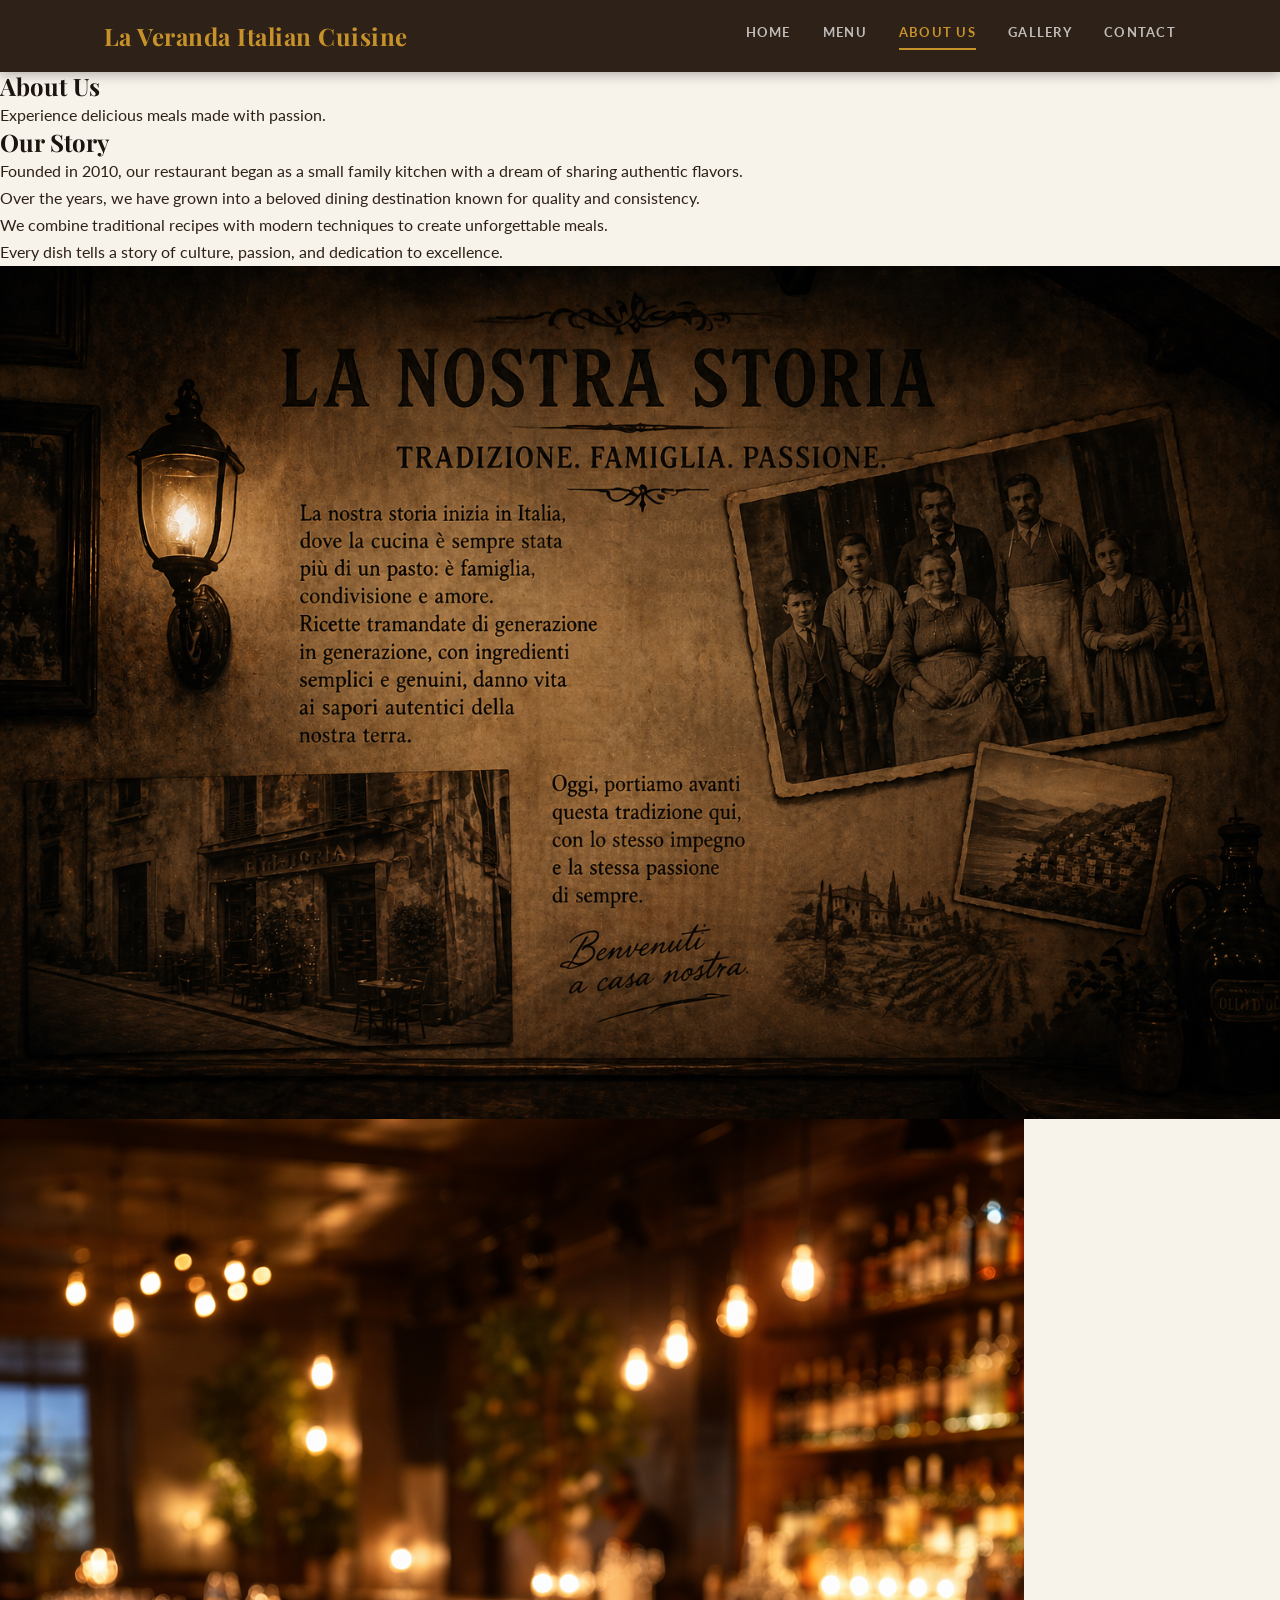
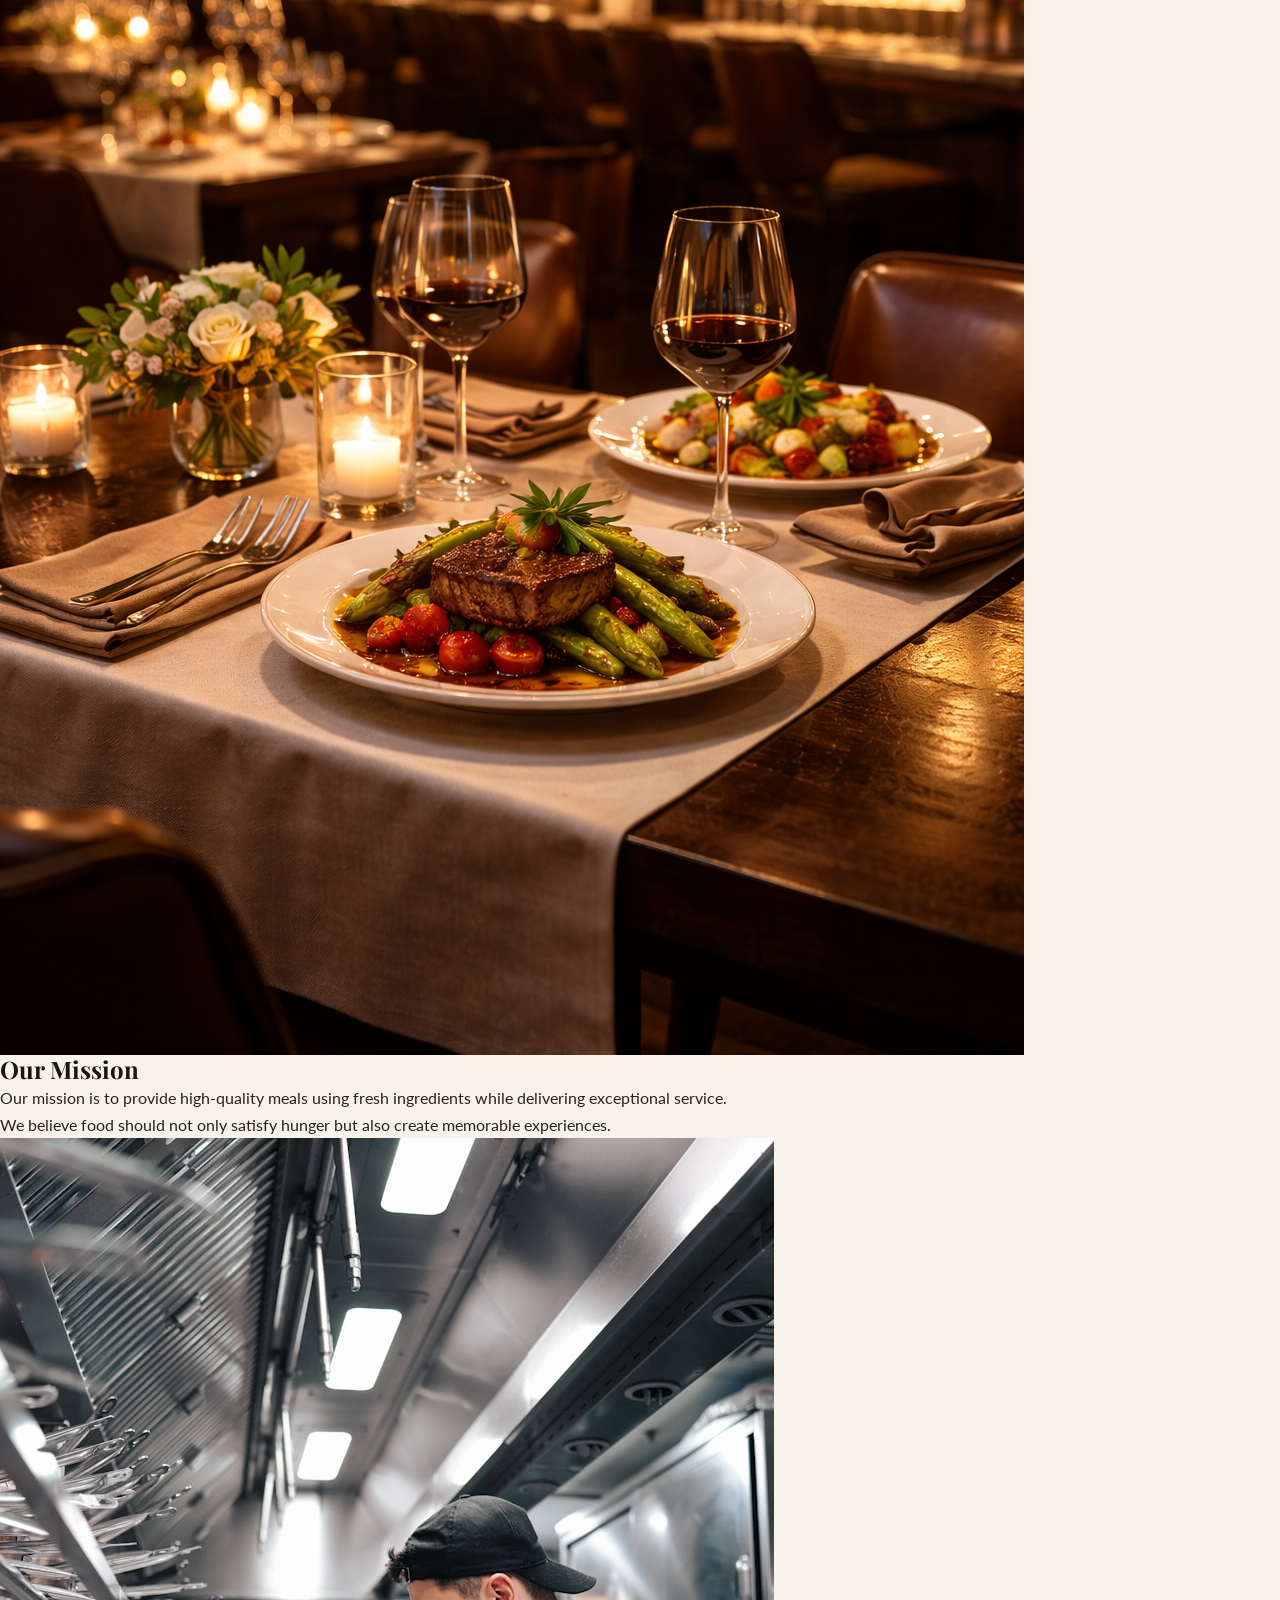
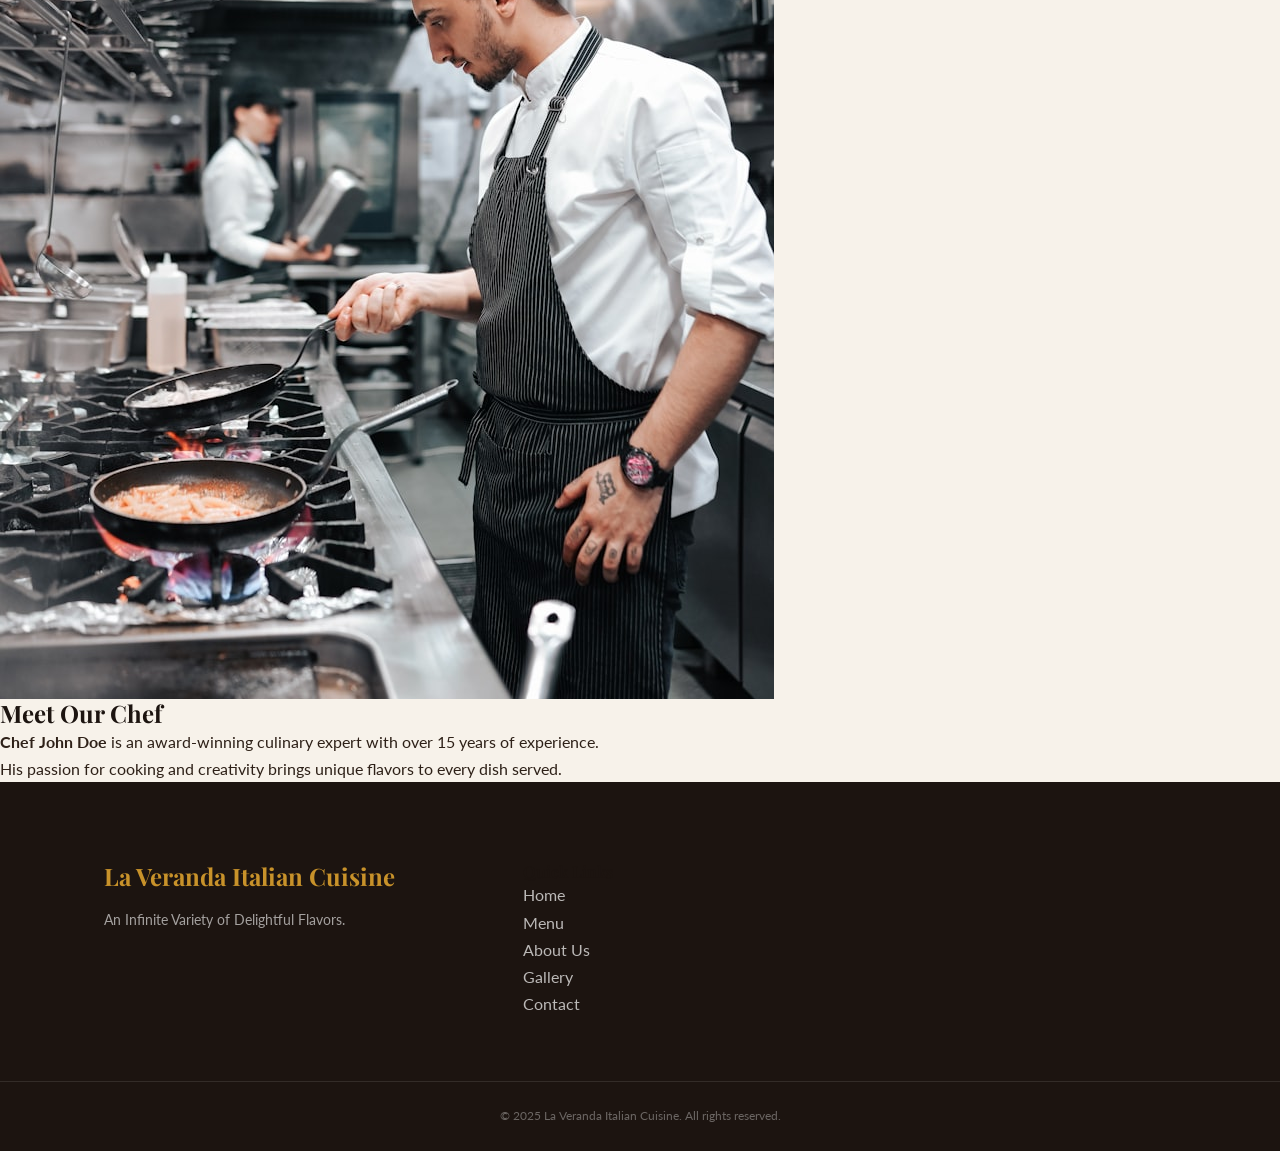
==== about.html @ a694f6f5 "Added sections and images" ====
<!DOCTYPE html>
<html lang="en">
<head>
    <meta charset="UTF-8">
    <meta name="viewport" content="width=device-width, initial-scale=1.0">
    <title>About Us - Restaurant</title>
    <link rel="stylesheet" href="./css/tokens.css">
    <link rel="stylesheet" href="./css/about.css">
</head>

<body>

   <header class="navbar">
     <div class="nav-container">
       <a href="index.html" class="nav-logo">La Veranda Italian Cuisine</a>
       <nav class="nav-links">
         <a href="index.html">Home</a>
         <a href="menu.html">Menu</a>
         <a href="about.html" class="active">About Us</a>
         <a href="gallery.html">Gallery</a>
         <a href="contact.html">Contact</a>
       </nav>
     </div>
   </header>
   
   <main>
     <section class="hero">
        <div class="hero-text">
            <h1>About Us</h1>
            <p>Experience delicious meals made with passion.</p>
         </div>
     </section>

     <section class="history grid">
         <div>
            <h2>Our Story</h2>
            <p>Founded in 2010, our restaurant began as a small family kitchen with a dream of sharing authentic flavors.</p>
            <p>Over the years, we have grown into a beloved dining destination known for quality and consistency.</p>
            <p>We combine traditional recipes with modern techniques to create unforgettable meals.</p>
            <p>Every dish tells a story of culture, passion, and dedication to excellence.</p>
         </div>
         <img src="./images/about-image2.jpg" alt="restaurant history">
     </section>
          
     <section class="mission grid">
          <img src="./images/about-image3.jpg" alt="food">
          <div>
            <h2>Our Mission</h2>
            <p>Our mission is to provide high-quality meals using fresh ingredients while delivering exceptional service.</p>
            <p>We believe food should not only satisfy hunger but also create memorable experiences.</p>
         </div>
      </section>
           
      <section class="chef grid">
           <img src="./images/chef-image.jpg" alt="chef">
           <div>
              <h2>Meet Our Chef</h2>
              <p><strong>Chef John Doe</strong> is an award-winning culinary expert with over 15 years of experience.</p>
              <p>His passion for cooking and creativity brings unique flavors to every dish served.</p>
           </div>

      </section>

      
    </main>

   <footer class="footer">
     <div class="footer-inner">

       <div class="footer-col">
         <h3 class="footer-logo">La Veranda Italian Cuisine</h3>
         <p>An Infinite Variety of Delightful Flavors.</p>
       </div>

       <div class="footer-col">
         <h4 class="footer-heading">Quick Links</h4>
         <ul class="footer-nav">
           <li><a href="index.html">Home</a></li>
           <li><a href="menu.html">Menu</a></li>
           <li><a href="about.html">About Us</a></li>
           <li><a href="gallery.html">Gallery</a></li>
           <li><a href="contact.html">Contact</a></li>
         </ul>
       </div>


     </div>
     <div class="footer-bottom">
       <p>&copy; 2025 La Veranda Italian Cuisine. All rights reserved.</p>
     </div>
   </footer>
    
</body>
---- css/tokens.css ----
/*GOOGLE FONTS
   Do NOT add a separate <link> for fonts in your HTML.
   This import covers all pages.
   */
  

@import url('https://fonts.googleapis.com/css2?family=Playfair+Display:ital,wght@0,400;0,600;0,700;1,400&family=Lato:wght@300;400;700&display=swap');


*,
*::before,
*::after {
  box-sizing: border-box;
  margin: 0;
  padding: 0;
}

html {
  scroll-behavior: smooth;
  font-size: 16px;
}

body {
  font-family: 'Lato', Arial, sans-serif;
  font-size: 1rem;
  color: #2E2118;
  background-color: #F7F2EA;
  line-height: 1.7;
  -webkit-font-smoothing: antialiased;
}

img {
  display: block;
  max-width: 100%;
  height: auto;
}

a {
  text-decoration: none;
  color: inherit;
}

ul, ol {
  list-style: none;
}

h1, h2, h3, h4, h5, h6 {
  font-family: 'Playfair Display', Georgia, serif;
  line-height: 1.2;
  color: #1C1410;
}

/* Push page content below the fixed nav */
main {
  padding-top: 72px;
}



.navbar {
  position: fixed;
  top: 0;
  left: 0;
  width: 100%;
  height: 72px;
  background-color: #2E2118;
  z-index: 1000;
  box-shadow: 0 2px 12px rgba(0, 0, 0, 0.3);
}

.nav-container {
  max-width: 1200px;
  margin: 0 auto;
  padding: 0 5%;
  height: 100%;
  display: flex;
  align-items: center;
  justify-content: space-between;
}

.nav-logo {
  font-family: 'Playfair Display', Georgia, serif;
  font-size: 1.5rem;
  font-weight: 700;
  color: #C8922A;
  letter-spacing: 0.02em;
  transition: color 0.3s ease;
}

.nav-logo:hover {
  color: #ffffff;
}

.nav-links {
  display: flex;
  align-items: center;
  gap: 2rem;
}

.nav-links a {
  font-family: 'Lato', Arial, sans-serif;
  font-size: 0.8rem;
  font-weight: 700;
  letter-spacing: 0.1em;
  text-transform: uppercase;
  color: rgba(255, 255, 255, 0.7);
  padding-bottom: 4px;
  border-bottom: 2px solid transparent;
  transition: color 0.3s ease, border-color 0.3s ease;
}

.nav-links a:hover {
  color: #ffffff;
  border-bottom-color: #C8922A;
}

/* Add class="active" to the current page's nav link */
.nav-links a.active {
  color: #C8922A;
  border-bottom-color: #C8922A;
}

/* Hamburger button — hidden on desktop */
.nav-toggle {
  display: none;
  background: none;
  border: none;
  color: #ffffff;
  font-size: 1.5rem;
  cursor: pointer;
  padding: 0.5rem;
  line-height: 1;
}



.footer {
  background-color: #1C1410;
  color: rgba(255, 255, 255, 0.7);
  padding-top: 5rem;
}

.footer-inner {
  max-width: 1200px;
  margin: 0 auto;
  padding: 0 5% 4rem;
  display: grid;
  grid-template-columns: 2fr 1fr 1fr 1fr;
  gap: 3rem;
}

.footer-logo {
  font-family: 'Playfair Display', Georgia, serif;
  font-size: 1.5rem;
  font-weight: 700;
  color: #C8922A;
  margin-bottom: 1rem;
}

.footer-col p {
  font-size: 0.875rem;
  color: rgba(255, 255, 255, 0.6);
  line-height: 1.8;
  margin-bottom: 4px;
}

.footer-bottom {
  border-top: 1px solid rgba(255, 255, 255, 0.1);
  text-align: center;
  padding: 1.5rem 5%;
}

.footer-bottom p {
  font-size: 0.75rem;
  color: rgba(255, 255, 255, 0.35);
  margin-bottom: 0;
}



  MOBILE RESPONSIVE — NAV & FOOTER



@media screen and (max-width: 768px) {

  main {
    padding-top: 64px
  }

  .navbar {
    height: 64px;
  }

  /* Hide nav links, show hamburger button */
  .nav-links {
    display: none;
    flex-direction: column;
    align-items: flex-start;
    gap: 0;
    position: absolute;
    top: 64px;
    left: 0;
    width: 100%;
    background-color: #2E2118;
    padding: 1rem 5% 1.5rem;
    box-shadow: 0 8px 20px rgba(0, 0, 0, 0.3);


  .nav-links a {
    padding: 0.6rem 0;
    border-bottom: 1px solid rgba(255, 255, 255, 0.08);
    width: 100%;
  }

  .nav-links a:last-child {
    border-bottom: none;
  }

  .nav-toggle {
    display: block;
  }

  /* Footer stacks to 2 columns on tablet */
  .footer-inner {
    grid-template-columns: 1fr 1fr;
    gap: 2rem;
  }
}

@media screen and (max-width: 480px) {
  /* Footer stacks to single column on small phones */
  .footer-inner {
    grid-template-columns: 1fr;
  }

}
}
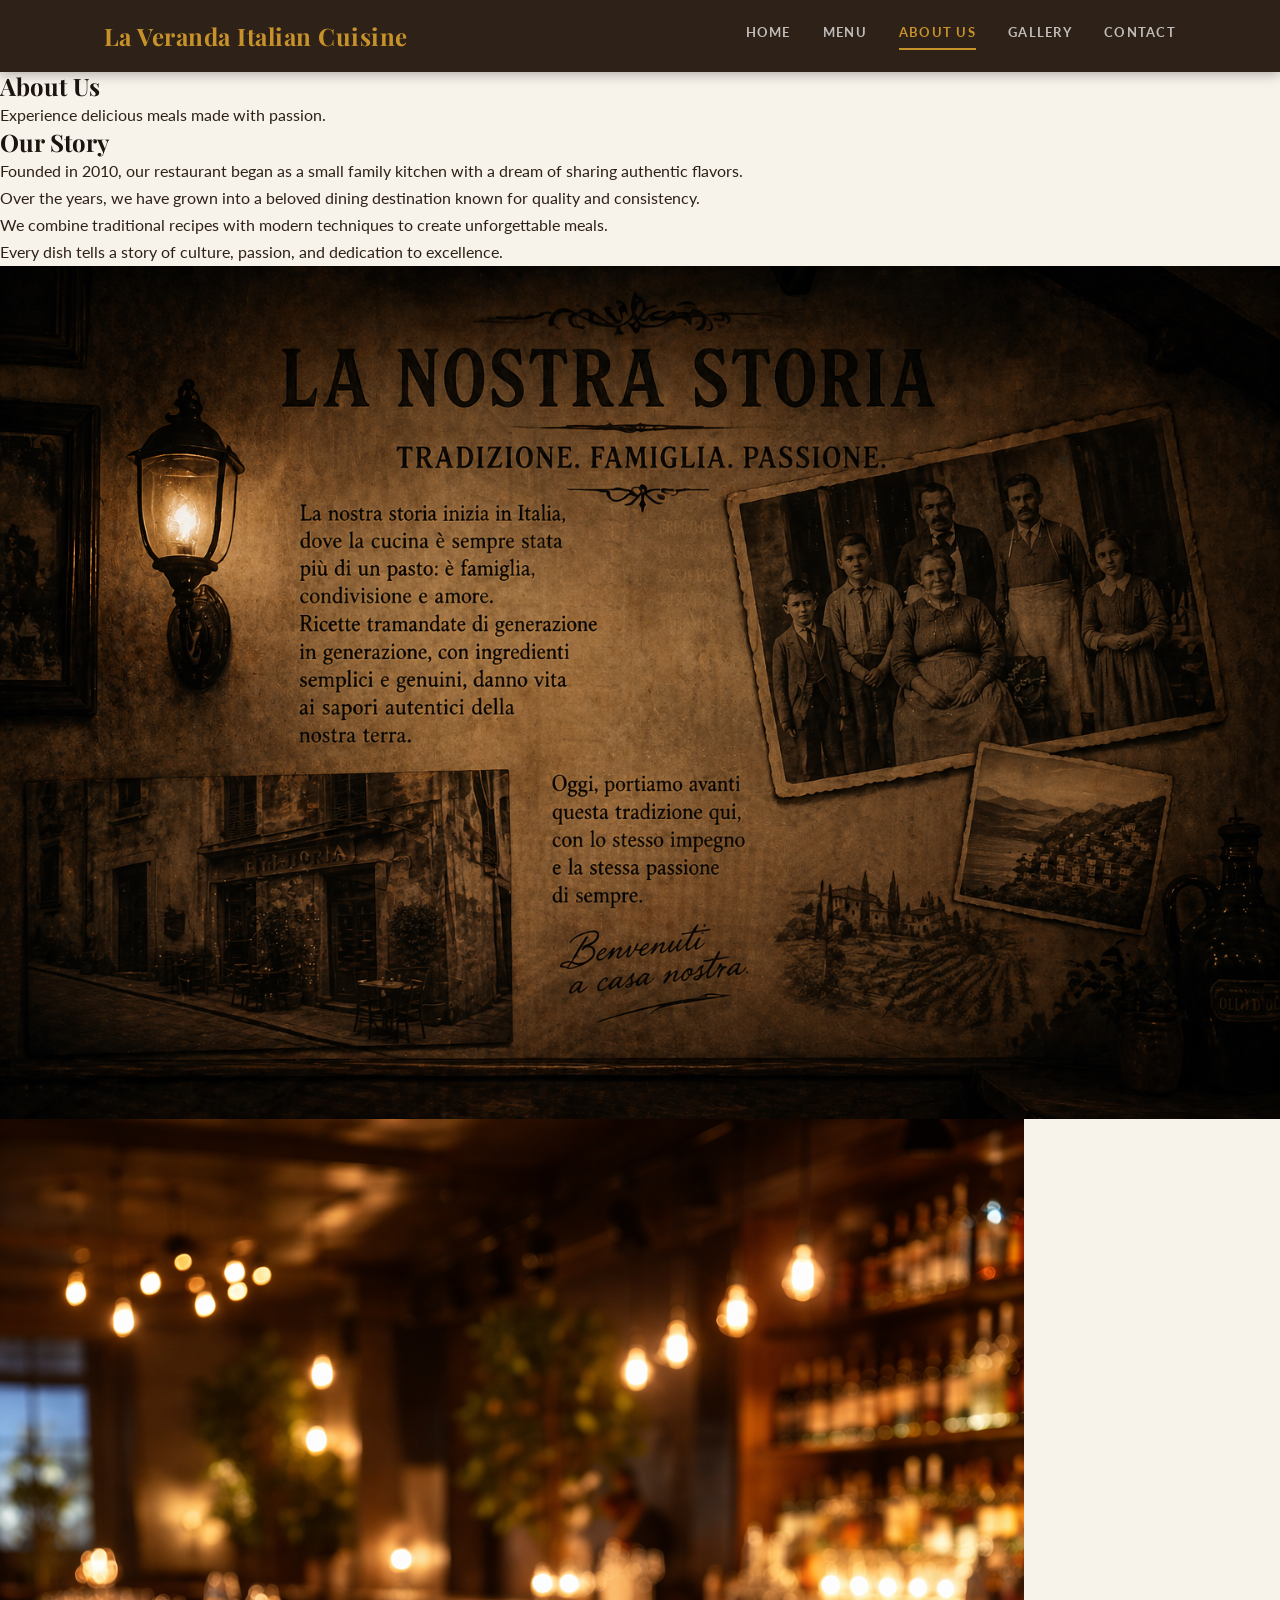
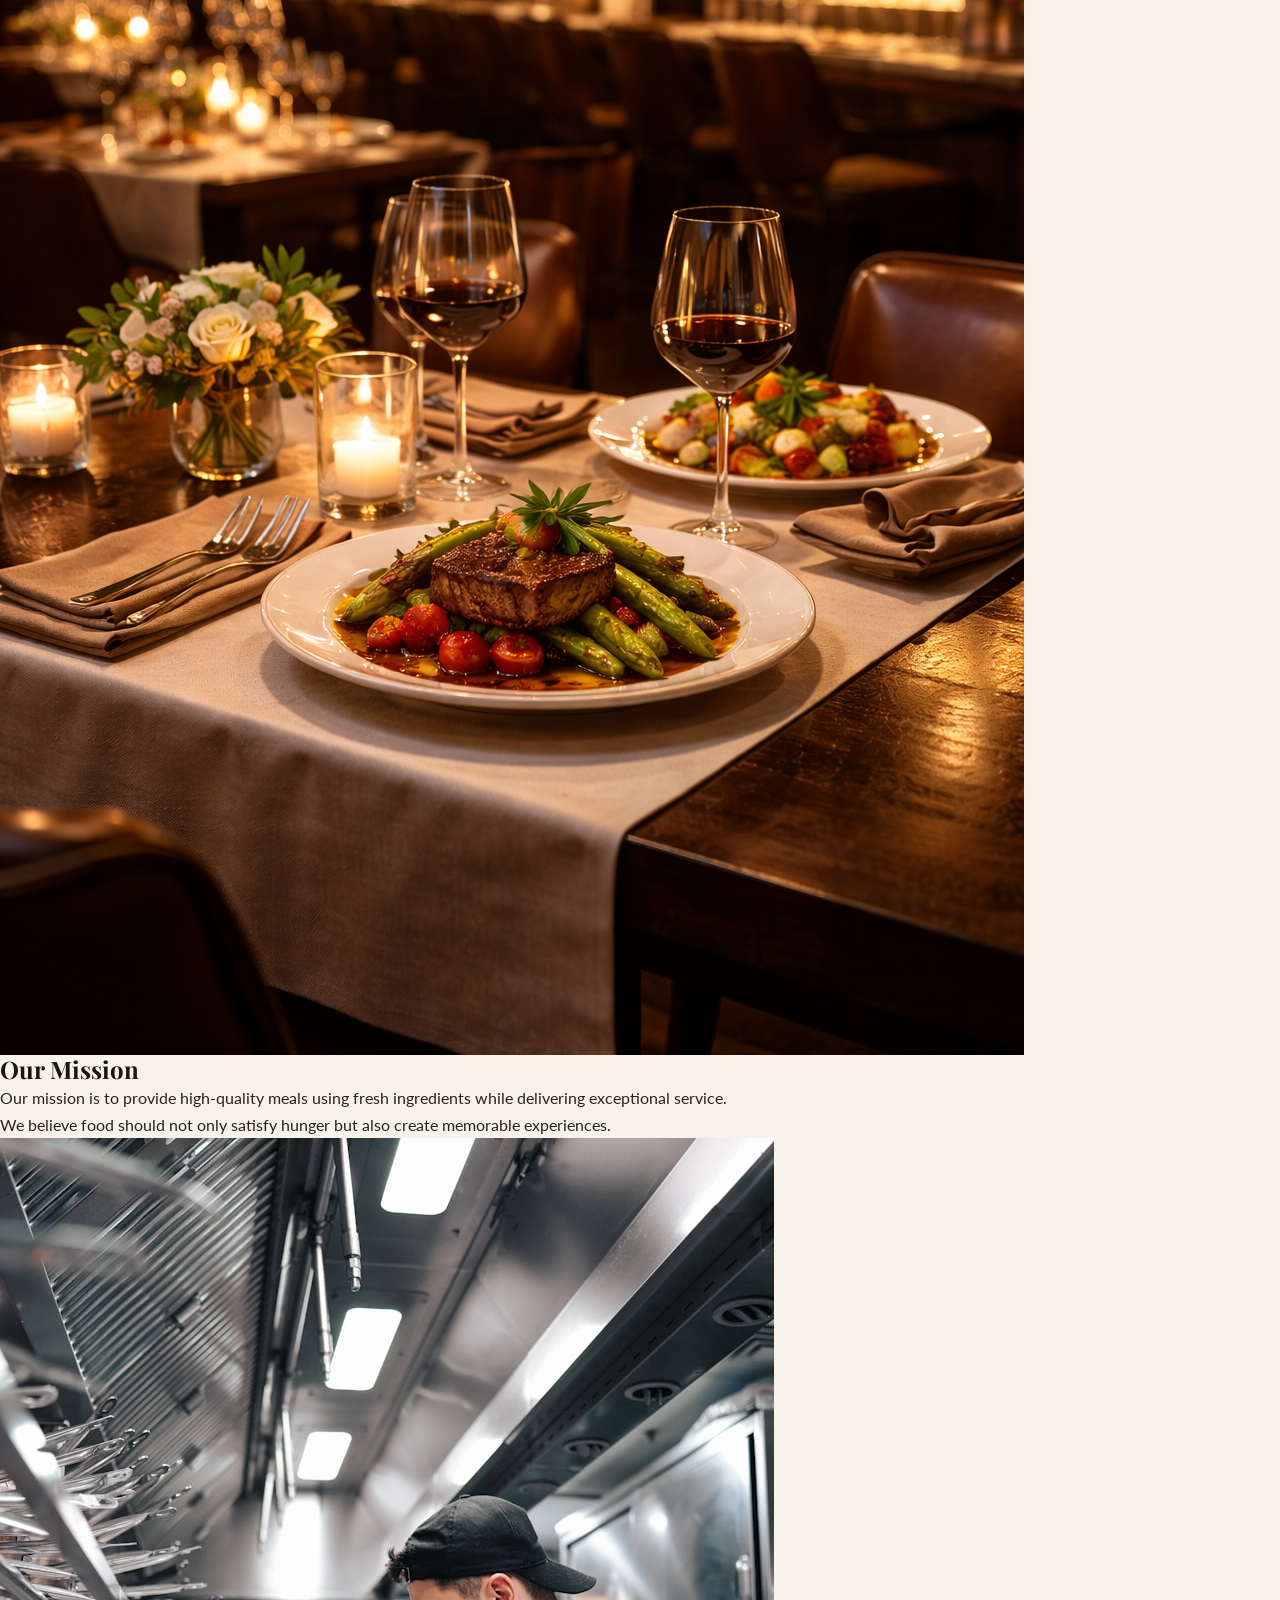
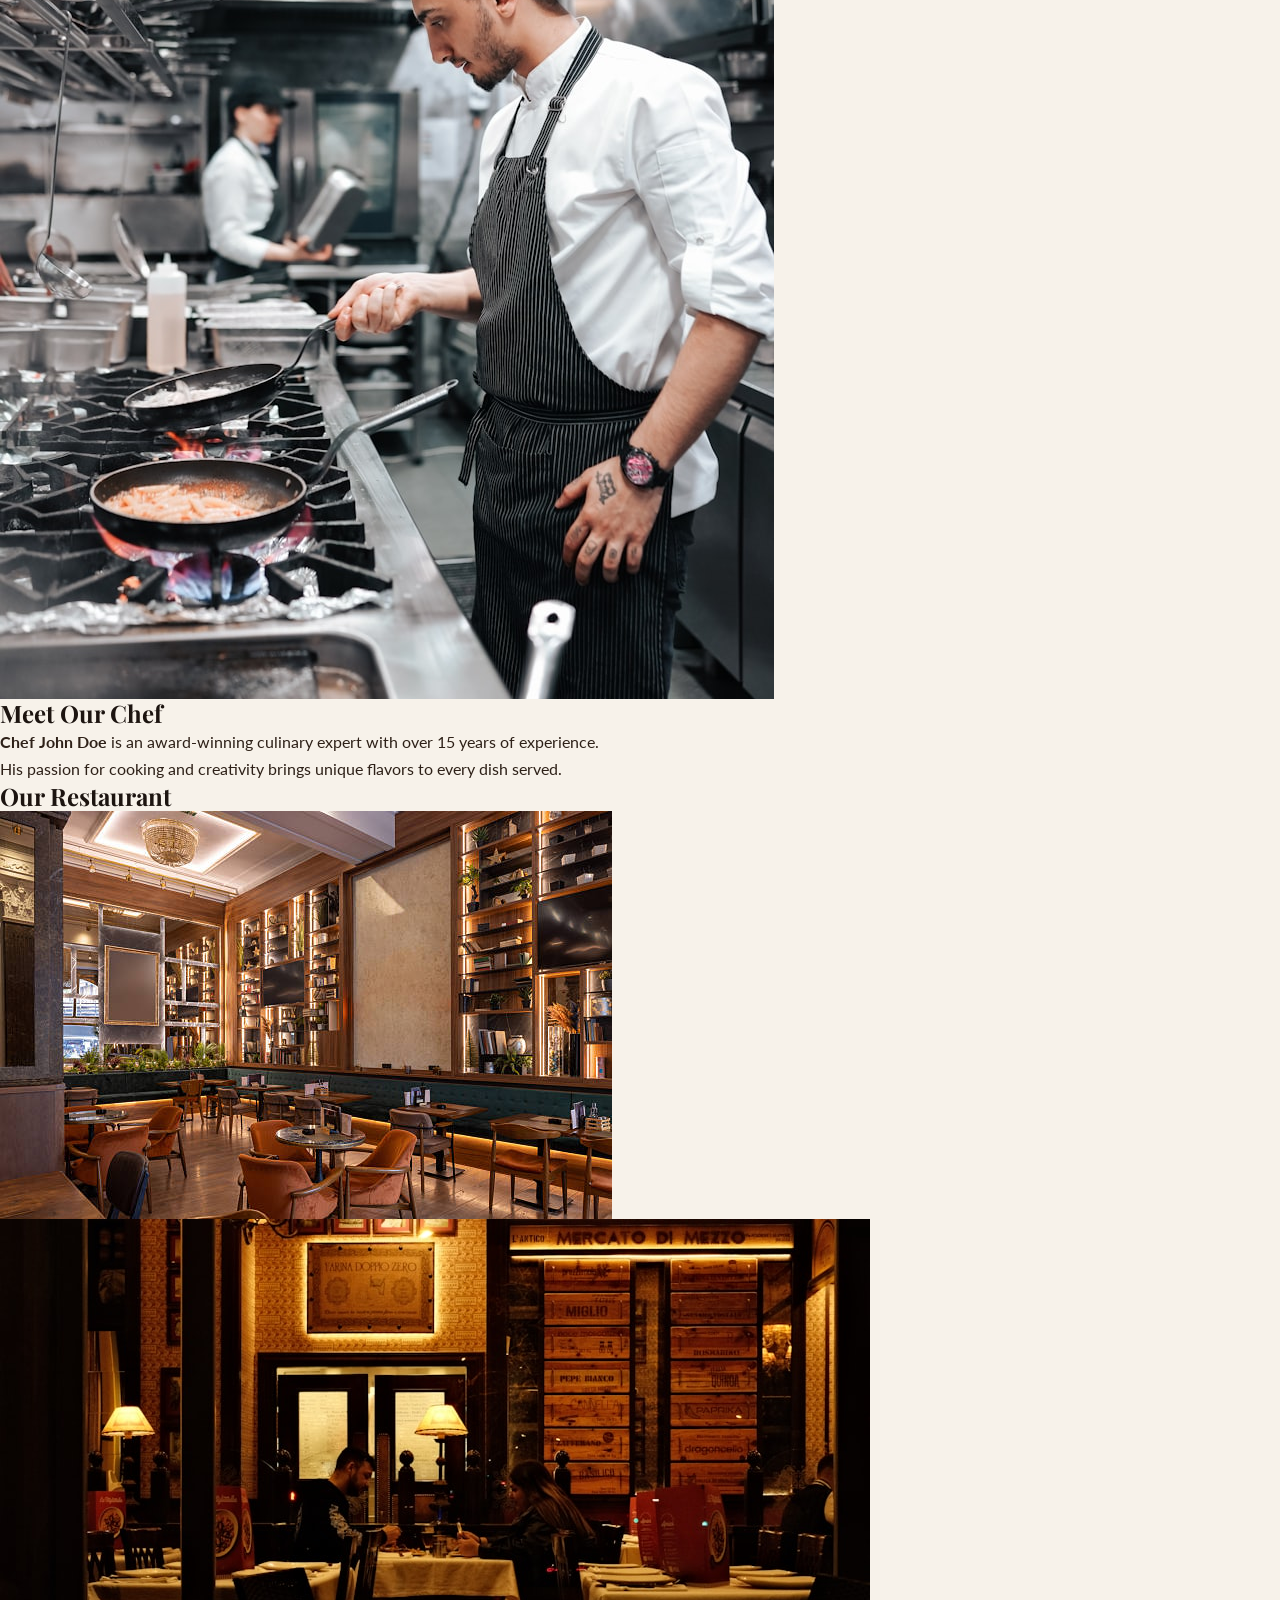
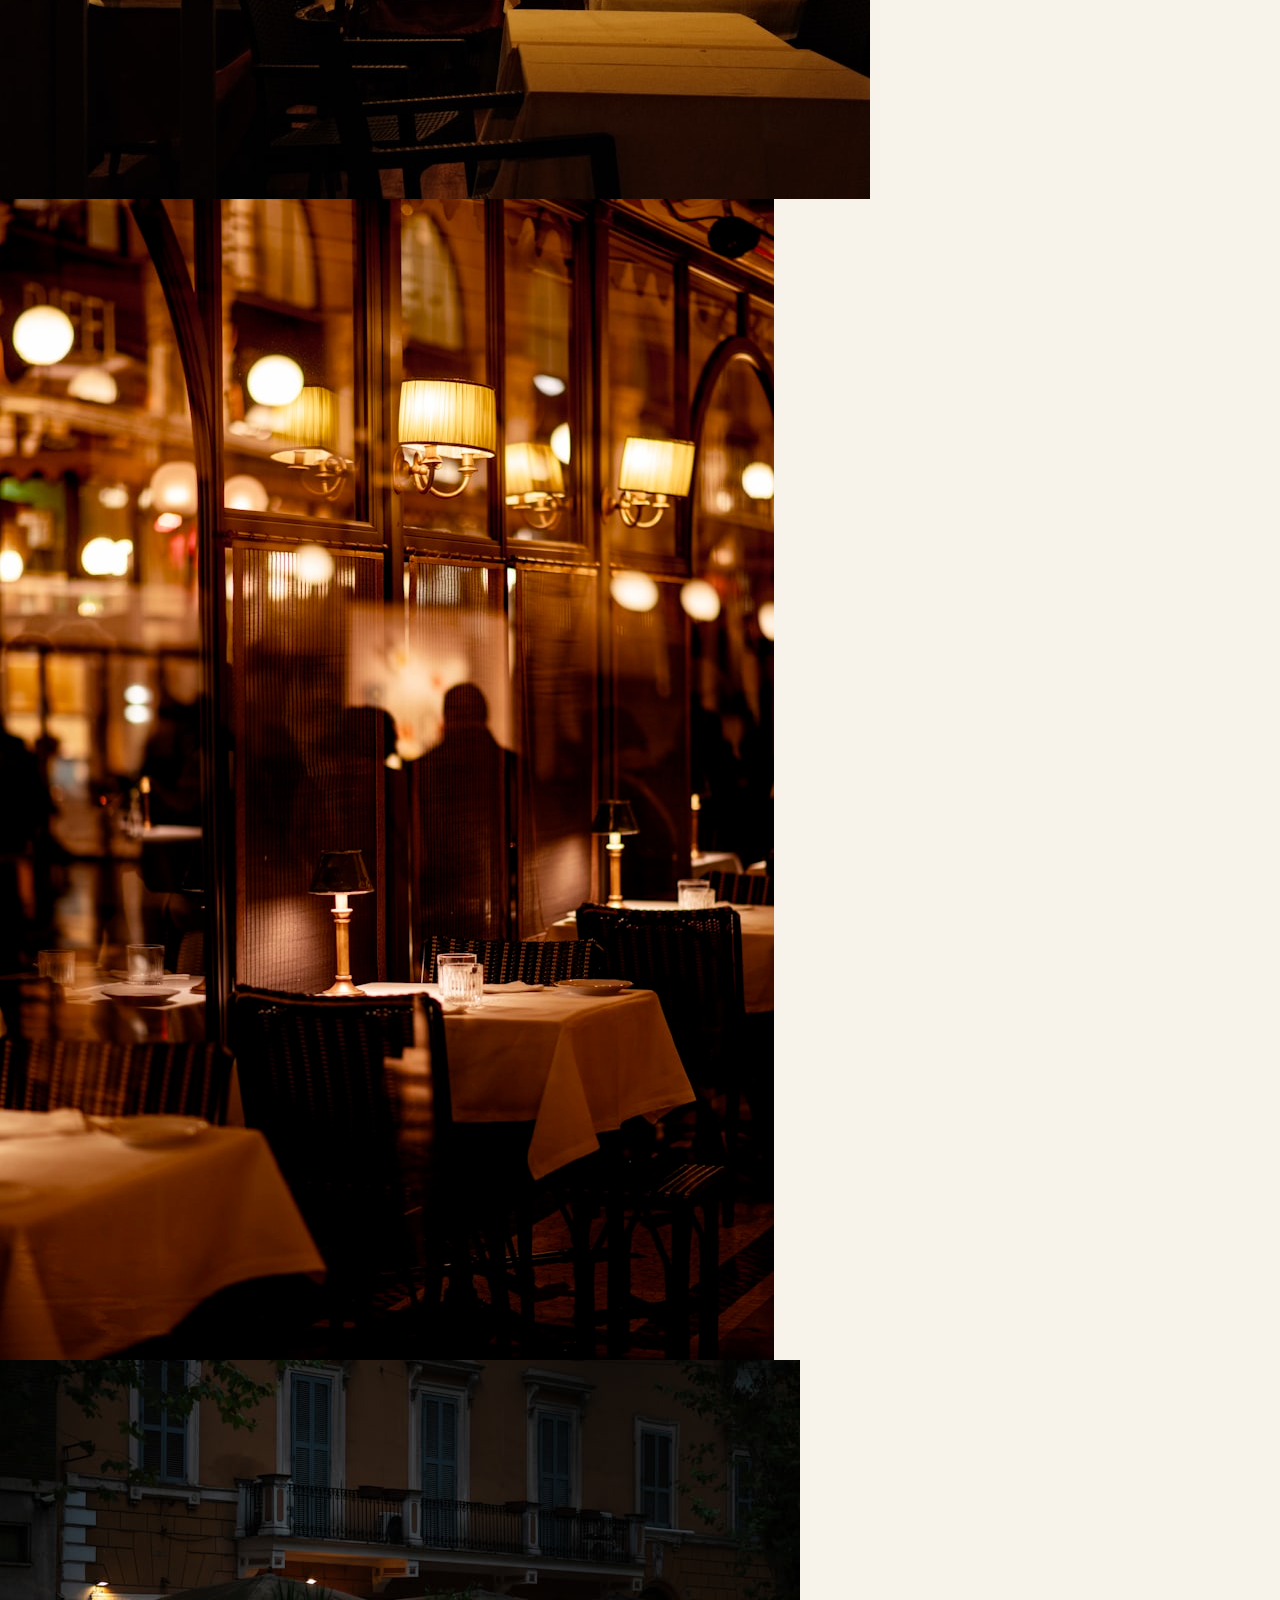
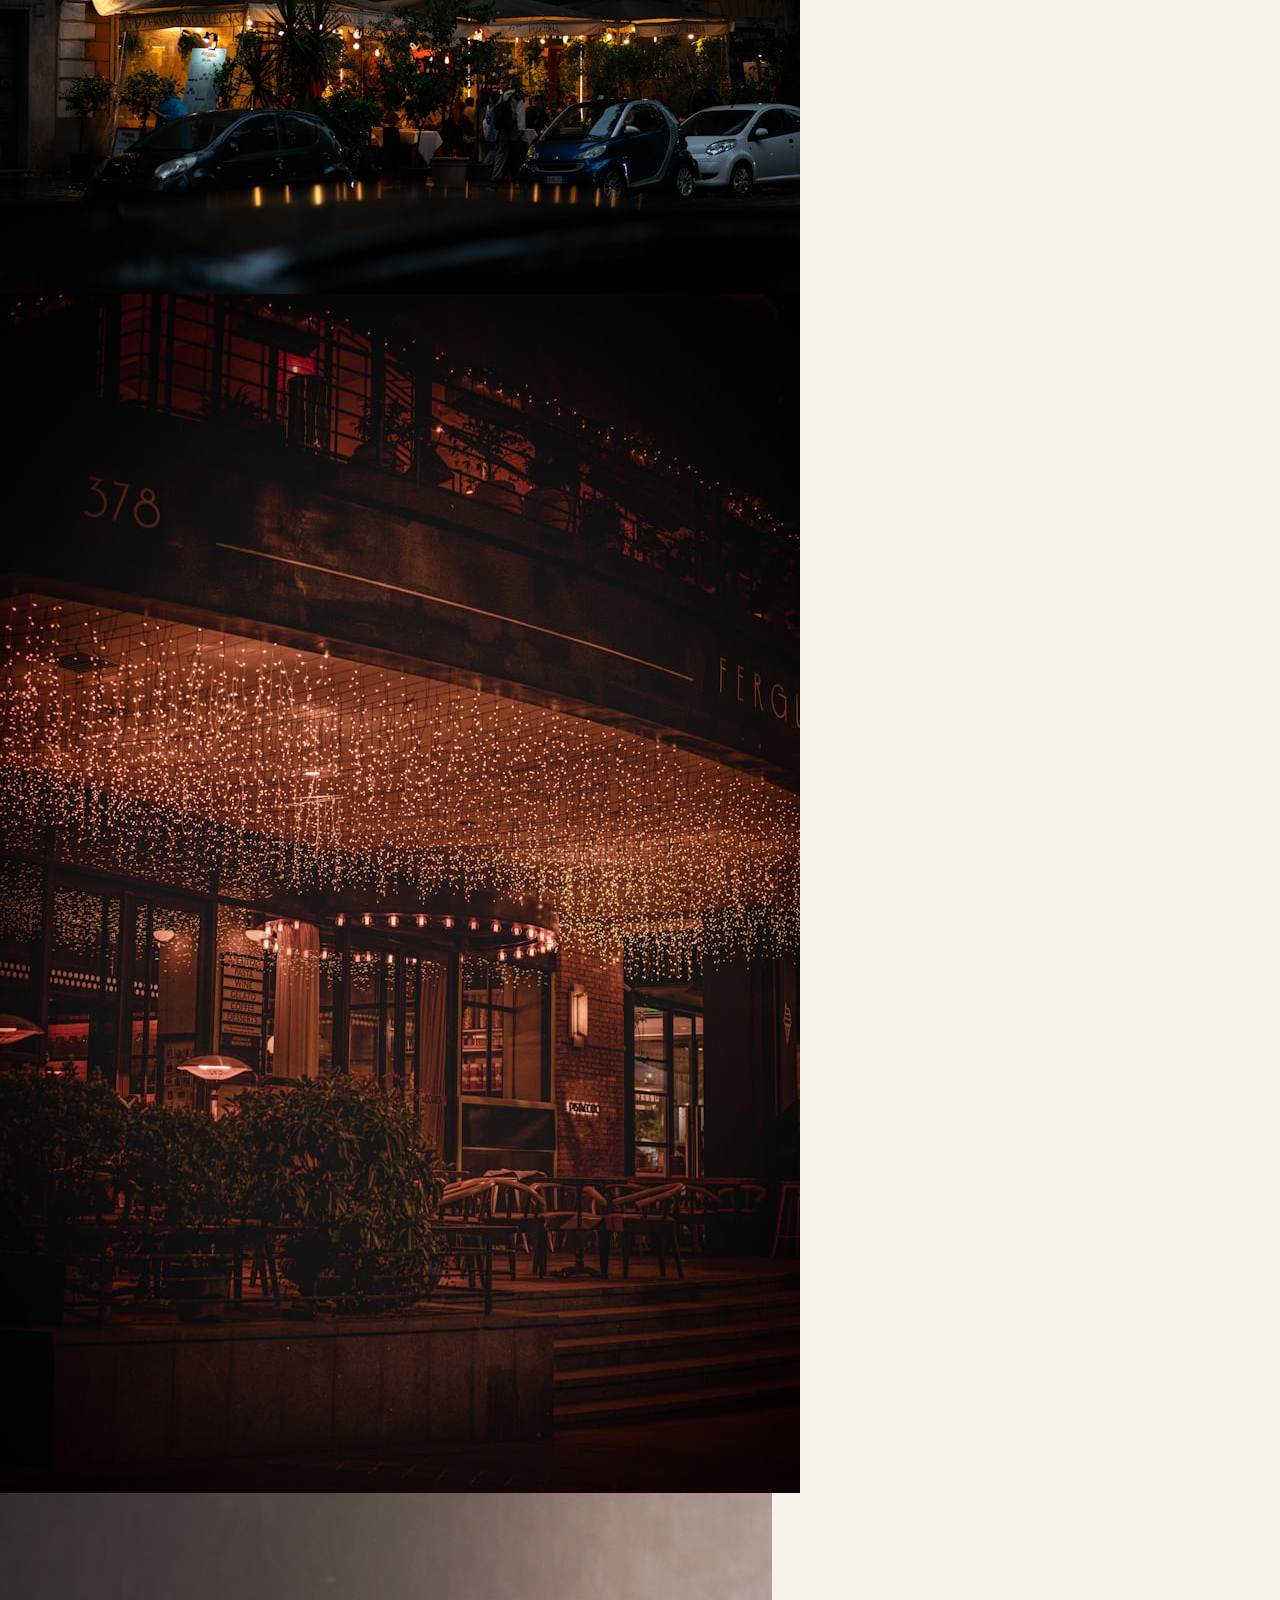
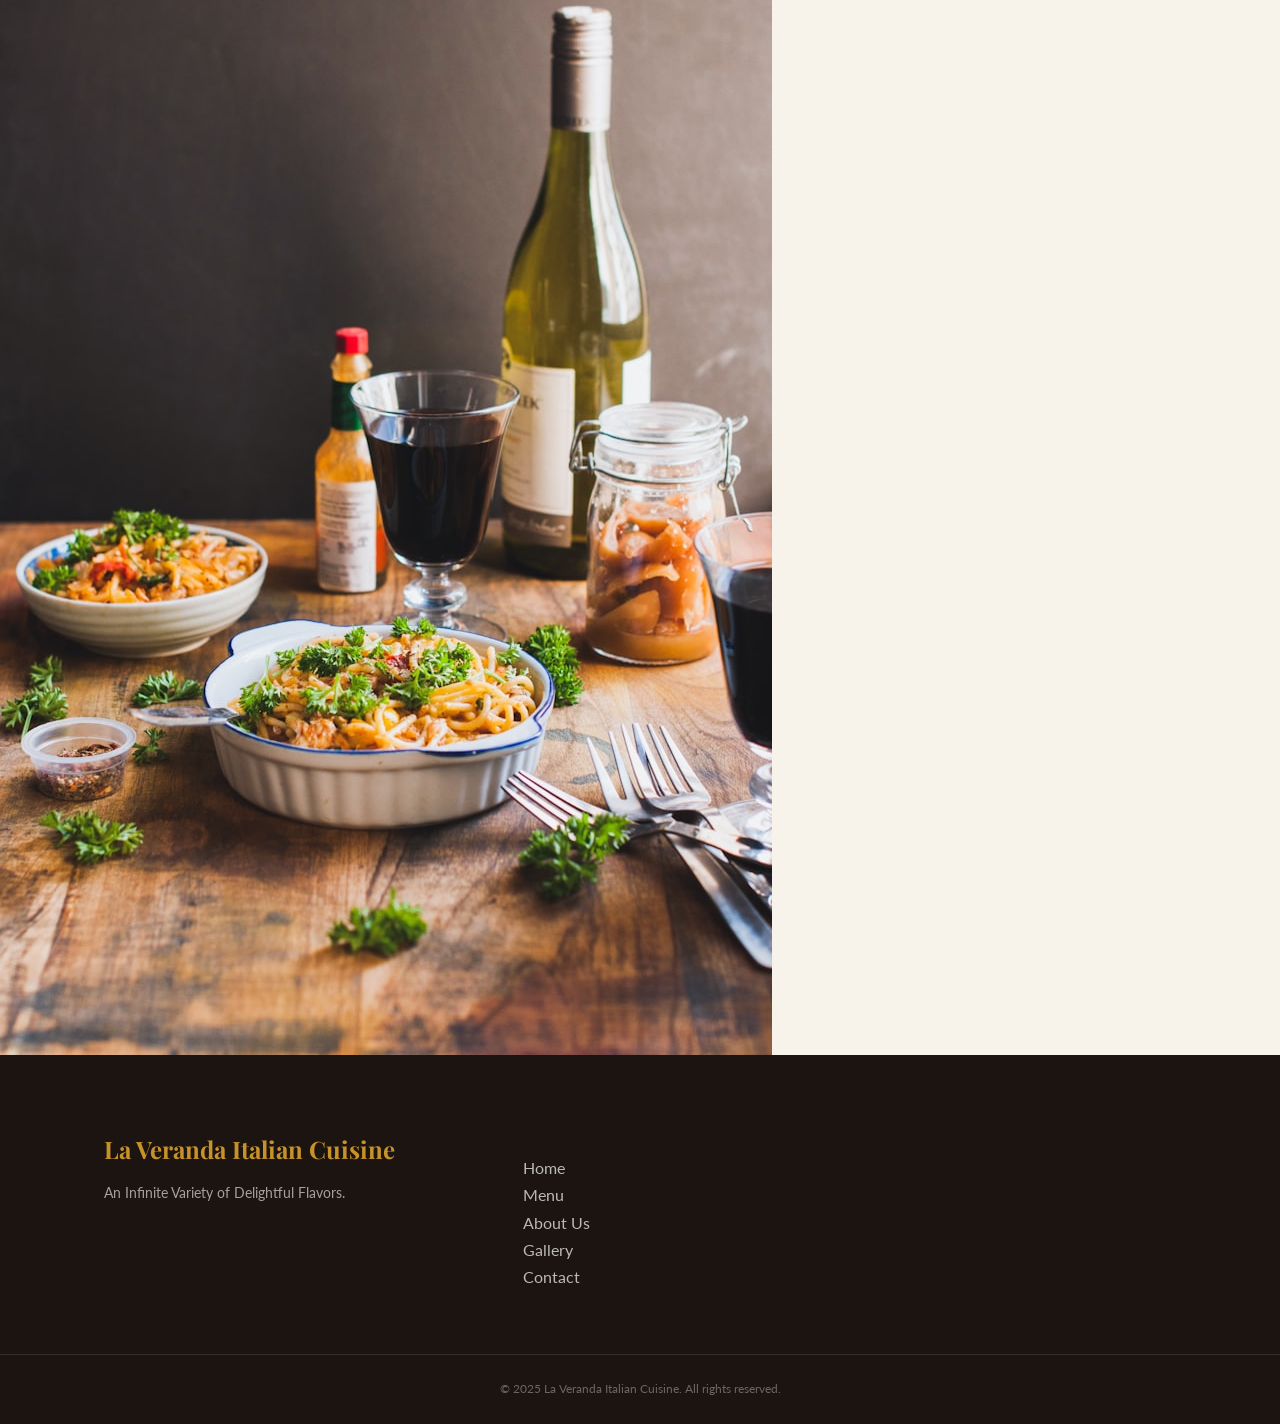
==== commit 2d657646: "Added gallary section and images" ====
--- a/about.html
+++ b/about.html
@@ -61,6 +61,19 @@
 
       </section>
 
+      <section class="gallary">
+        <h2>Our Restaurant</h2>
+        <div class="gallery-grid">
+            <img src="./images/about-gallary-one.jpg" alt="">
+            <img src="./images/about-gallary-two.jpeg" alt="">
+            <img src="./images/about-gallary-three.jpeg" alt="">
+            <img src="./images/about-gallary-four.jpeg" alt="">
+            <img src="./images/about-gallary-five.jpeg" alt="">
+            <img src="./images/about-gallary-six.jpeg" alt="">
+         </div>
+          
+      </section>
+
       
     </main>
 
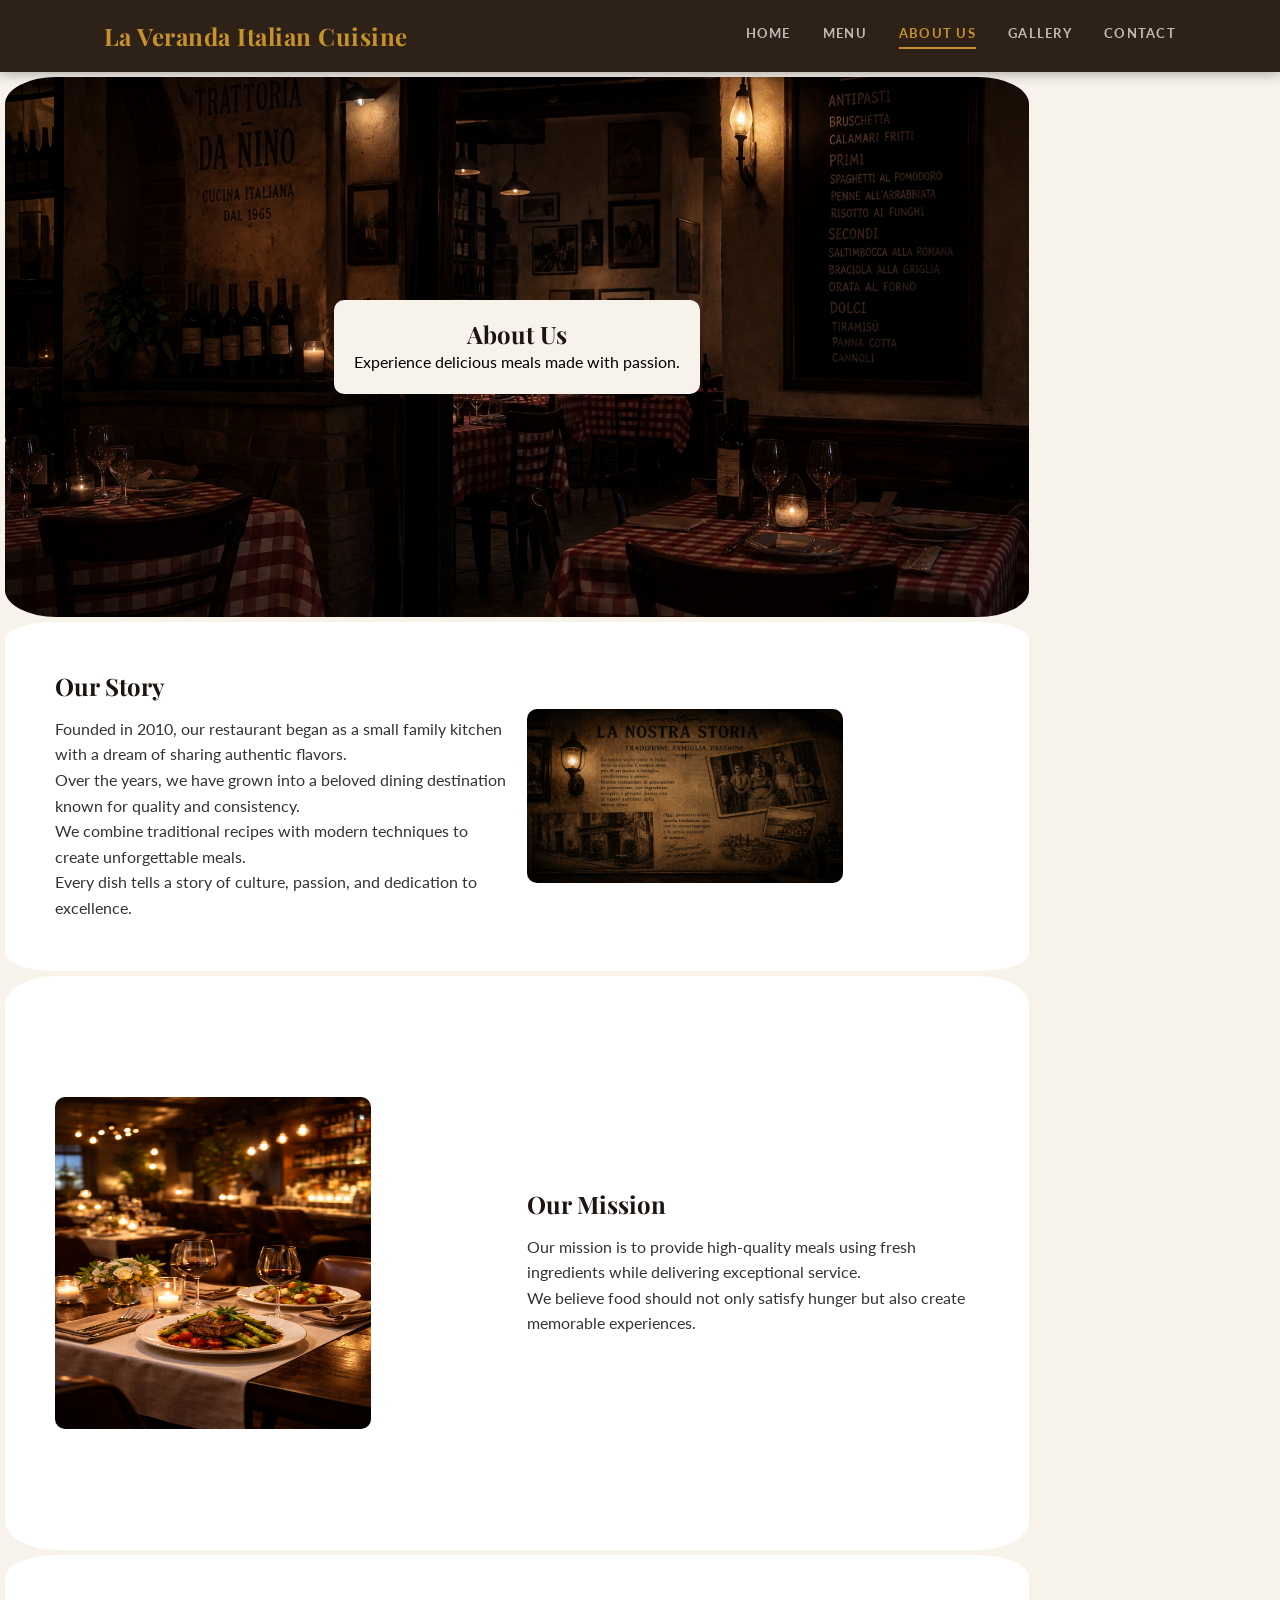
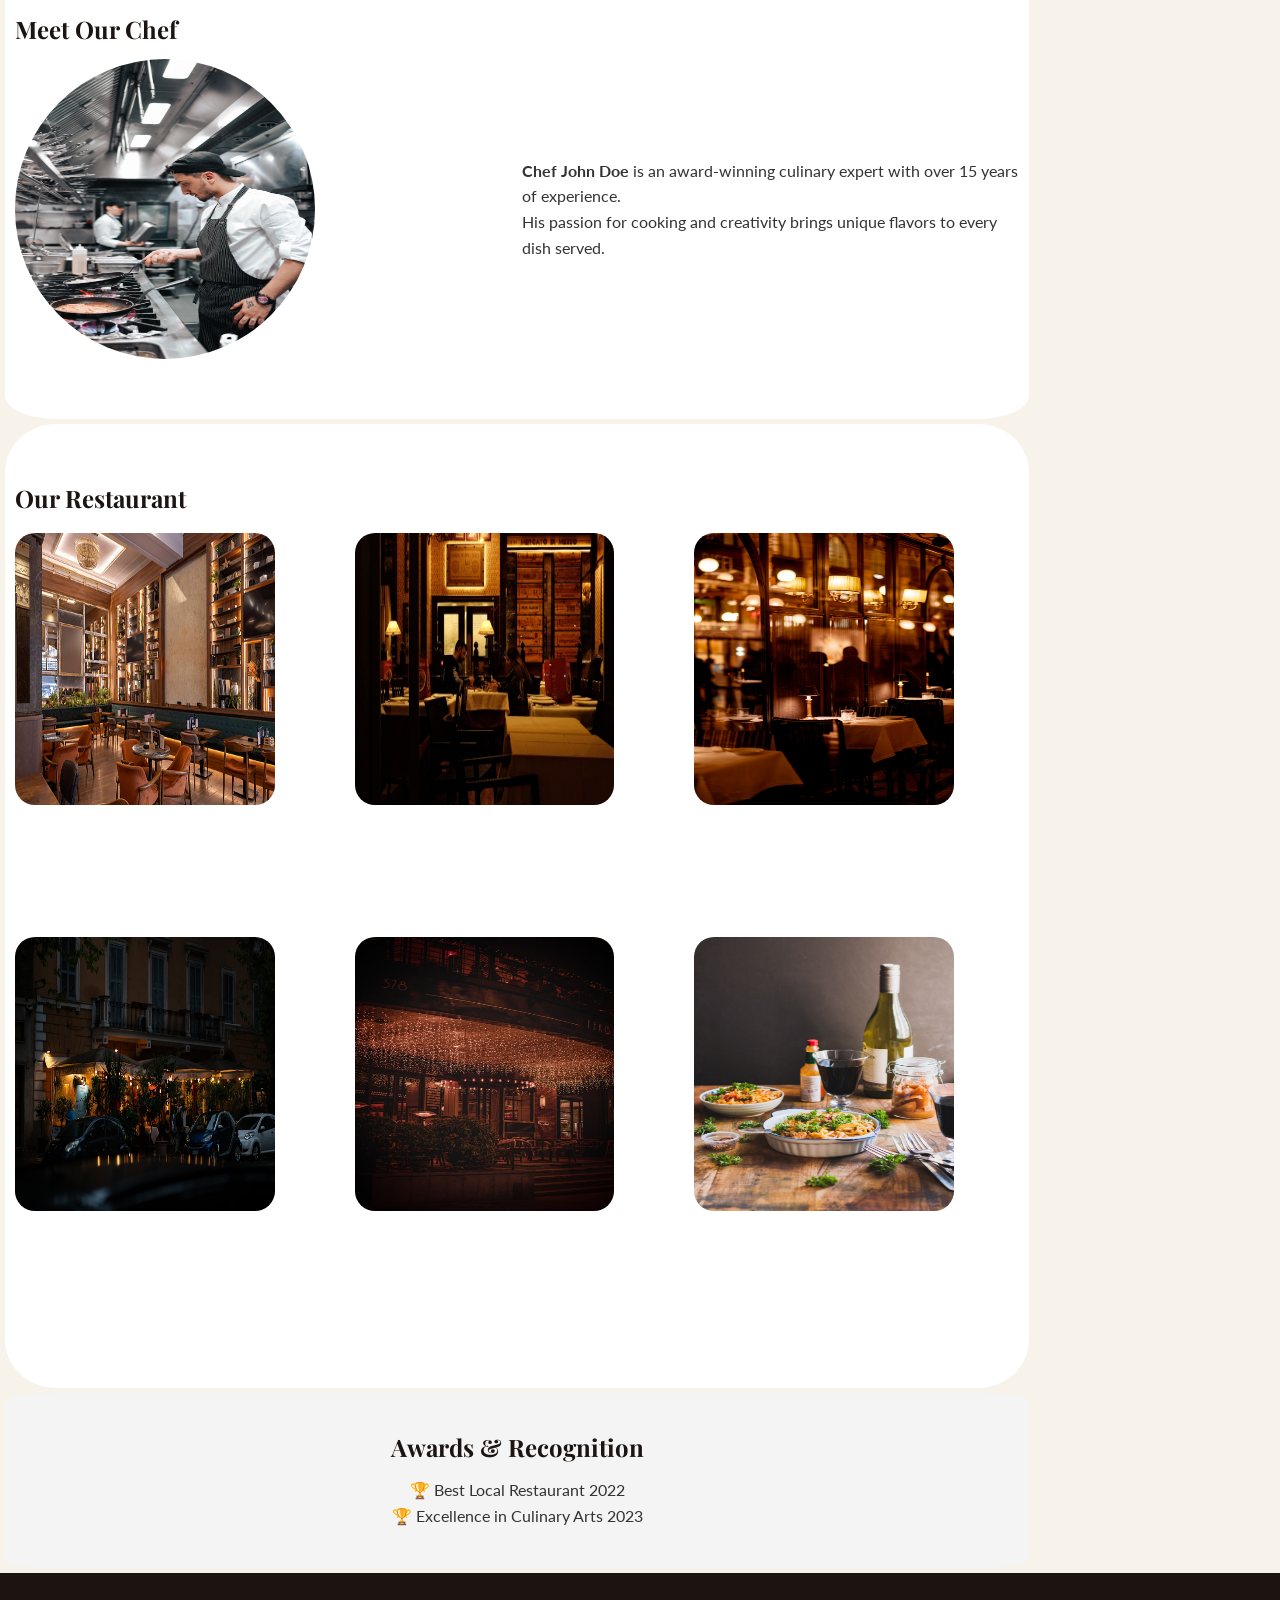
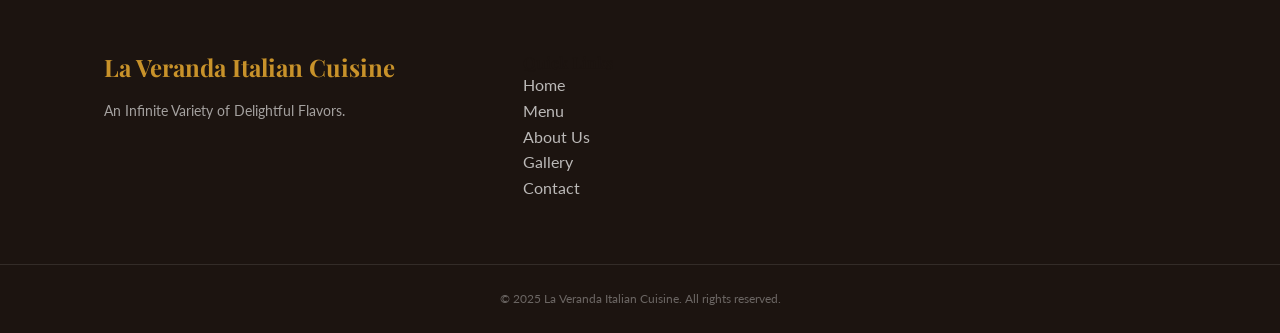
==== commit a4ea44de: "Added a style" ====
--- a/about.html
+++ b/about.html
@@ -43,20 +43,25 @@
      </section>
           
      <section class="mission grid">
-          <img src="./images/about-image3.jpg" alt="food">
+           <img src="./images/about-image3.jpg" alt="food">
           <div>
             <h2>Our Mission</h2>
             <p>Our mission is to provide high-quality meals using fresh ingredients while delivering exceptional service.</p>
             <p>We believe food should not only satisfy hunger but also create memorable experiences.</p>
          </div>
+        
       </section>
            
-      <section class="chef grid">
-           <img src="./images/chef-image.jpg" alt="chef">
-           <div>
-              <h2>Meet Our Chef</h2>
+      <section class="chef-grid">
+            <h2>Meet Our Chef</h2>
+           <div class="our-chef">
+              <div class="chef-image">
+                 <img src="./images/chef-image.jpg" alt="chef">
+              </div>
+               <div class="chef-txt">
               <p><strong>Chef John Doe</strong> is an award-winning culinary expert with over 15 years of experience.</p>
               <p>His passion for cooking and creativity brings unique flavors to every dish served.</p>
+              </div>
            </div>
 
       </section>
@@ -68,10 +73,16 @@
             <img src="./images/about-gallary-two.jpeg" alt="">
             <img src="./images/about-gallary-three.jpeg" alt="">
             <img src="./images/about-gallary-four.jpeg" alt="">
-            <img src="./images/about-gallary-five.jpeg" alt="">
-            <img src="./images/about-gallary-six.jpeg" alt="">
+            <img src="./images/about-gallary-five.jpeg" alt="interior image"> 
+            <img src="./images/about-gallary-six.jpeg" alt=""> 
          </div>
           
+      </section>
+
+      <section class="awards">
+           <h2>Awards & Recognition</h2>
+           <p>🏆 Best Local Restaurant 2022</p>
+           <p>🏆 Excellence in Culinary Arts 2023</p>
       </section>
 
       
--- a/css/about.css
+++ b/css/about.css
@@ -0,0 +1,132 @@
+* {
+    margin: 0;
+    padding: 0;
+    box-sizing: border-box;
+}
+
+
+body {
+    margin: 0;
+    font-family: 'Lato', Arial, sans-serif;
+    line-height: 1.6;
+    background-color: #F7F2EA;
+    color: #333;
+
+}
+
+
+img {
+    width: 70%;
+    height: 70%;
+    display: block;
+}
+
+section {
+    justify-self: center;
+    width: 80%;
+    margin: 5px;
+    padding: 60px 10px;
+    background-color: white;
+    border-radius: 5%;
+
+}
+
+h2 {
+  
+    font-family: 'Playfair Display', Georgia, serif;
+    margin-bottom: 40px;
+
+}
+
+h3{
+    font-family: 'Playfair Display', Georgia, serif;
+}
+
+/* HERO */
+.hero {
+  height: 60vh;
+  background: url('/images/about-image1.jpg') center/cover no-repeat;
+  display: flex;
+  align-items: center;
+  justify-content: center;
+  color: white;
+  text-align: center;
+}
+
+.hero-text {
+  background-color: #F7F2EA;
+  color: black;
+  padding: 20px;
+  border-radius: 10px;
+}
+
+/* GRID LAYOUT */
+.grid {
+  display: grid;
+  grid-template-columns: 1fr 1fr;
+  gap: 20px;
+  padding: 50px;
+  align-items: center;
+}
+
+.grid img {
+  width: 70%;
+  border-radius: 10px;
+}
+
+/* SECTIONS */
+section h2 {
+  margin-bottom: 15px;
+}
+
+/* GALLERY */
+.gallery {
+  padding: 50px;
+  text-align: center;
+}
+
+.gallery-grid {
+  display: grid;
+  grid-template-columns: repeat(3, 1fr);
+  gap: 15px;
+  margin-top: 20px;
+}
+
+.gallery-grid img {
+  width: 80%;
+  border-radius: 20px;
+}
+
+
+.our-chef {
+    display: grid;
+    grid-template-columns: 1fr 1fr;
+    gap: 10px;
+    align-items: center;
+}
+
+.chef-image img {
+    height: 300px;
+    width: 300px;
+    border-radius: 50%;
+}
+
+
+
+/* AWARDS */
+.awards {
+  background: #f4f4f4;
+  padding: 40px;
+  text-align: center;
+}
+
+/* RESPONSIVE */
+@media(max-width: 768px) {
+  .grid {
+    grid-template-columns: 1fr;
+  }
+
+  .gallery-grid {
+    grid-template-columns: 1fr 1fr;
+  }
+}
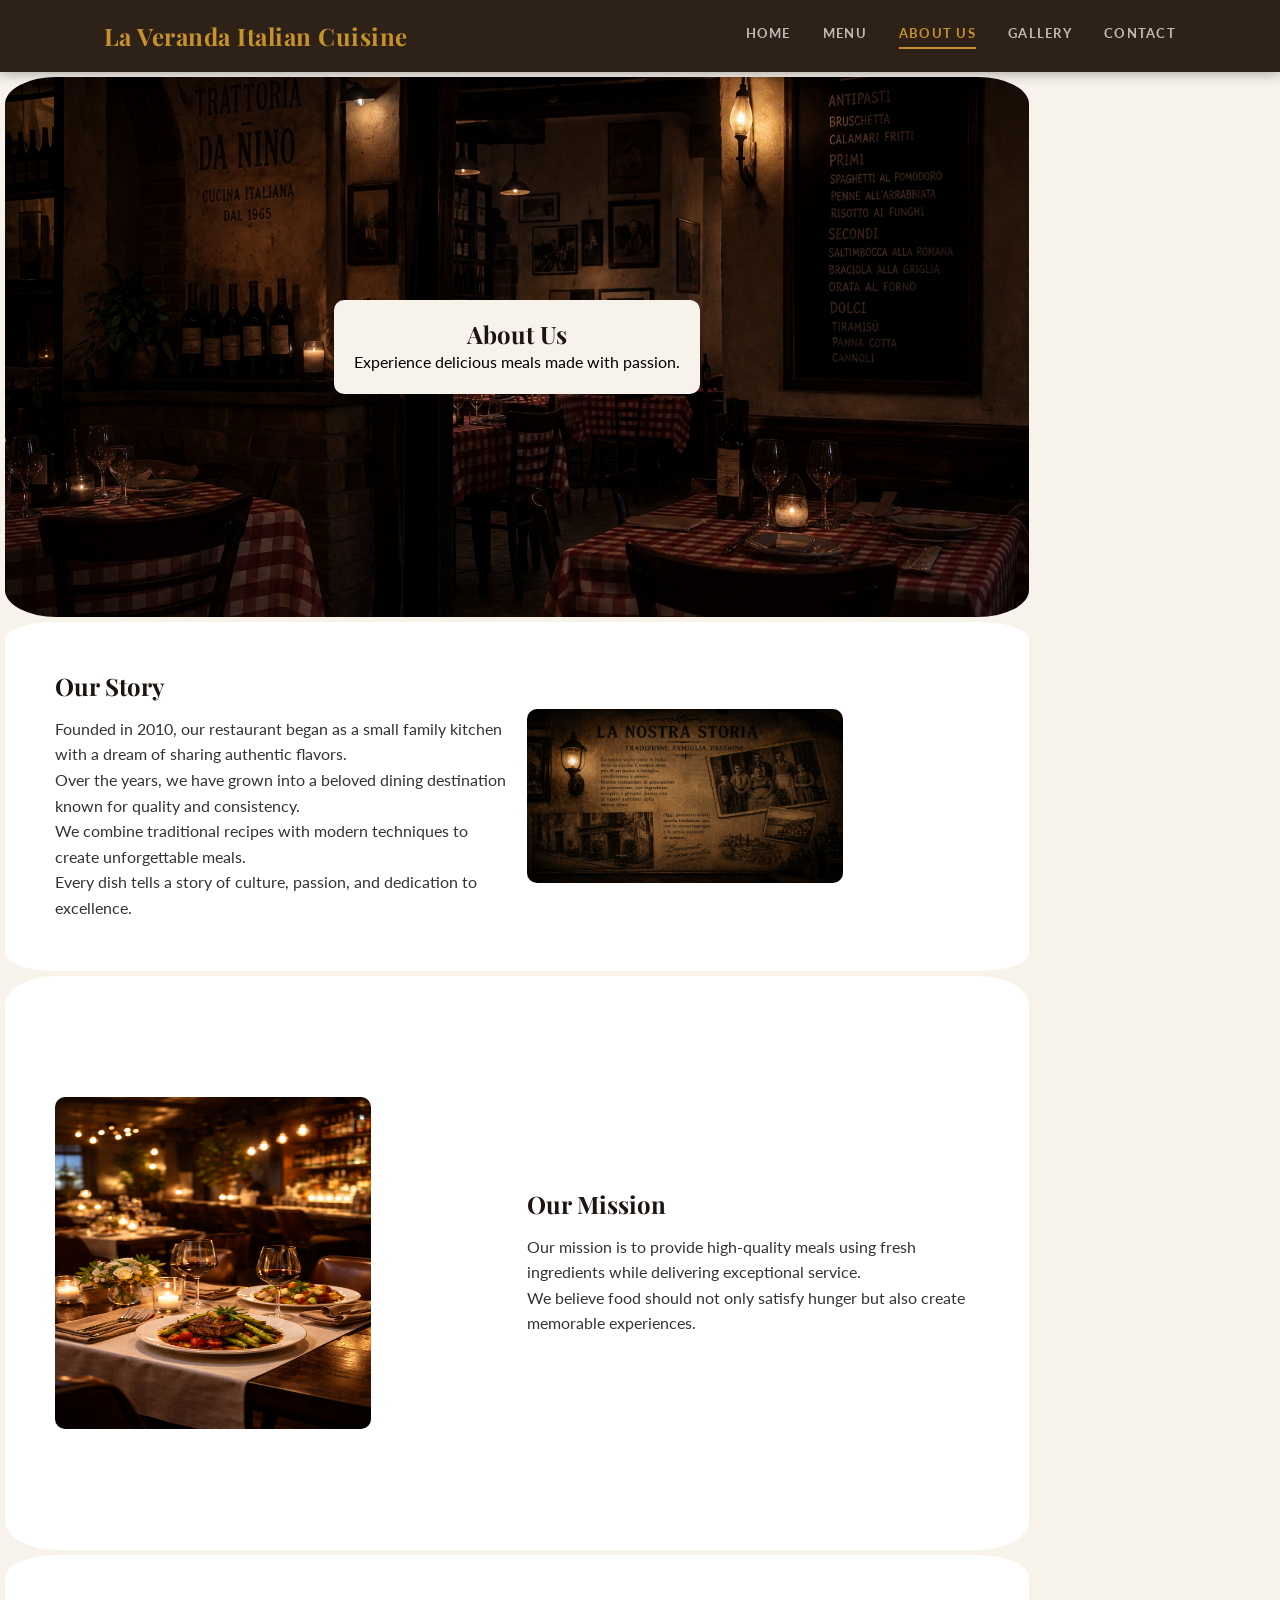
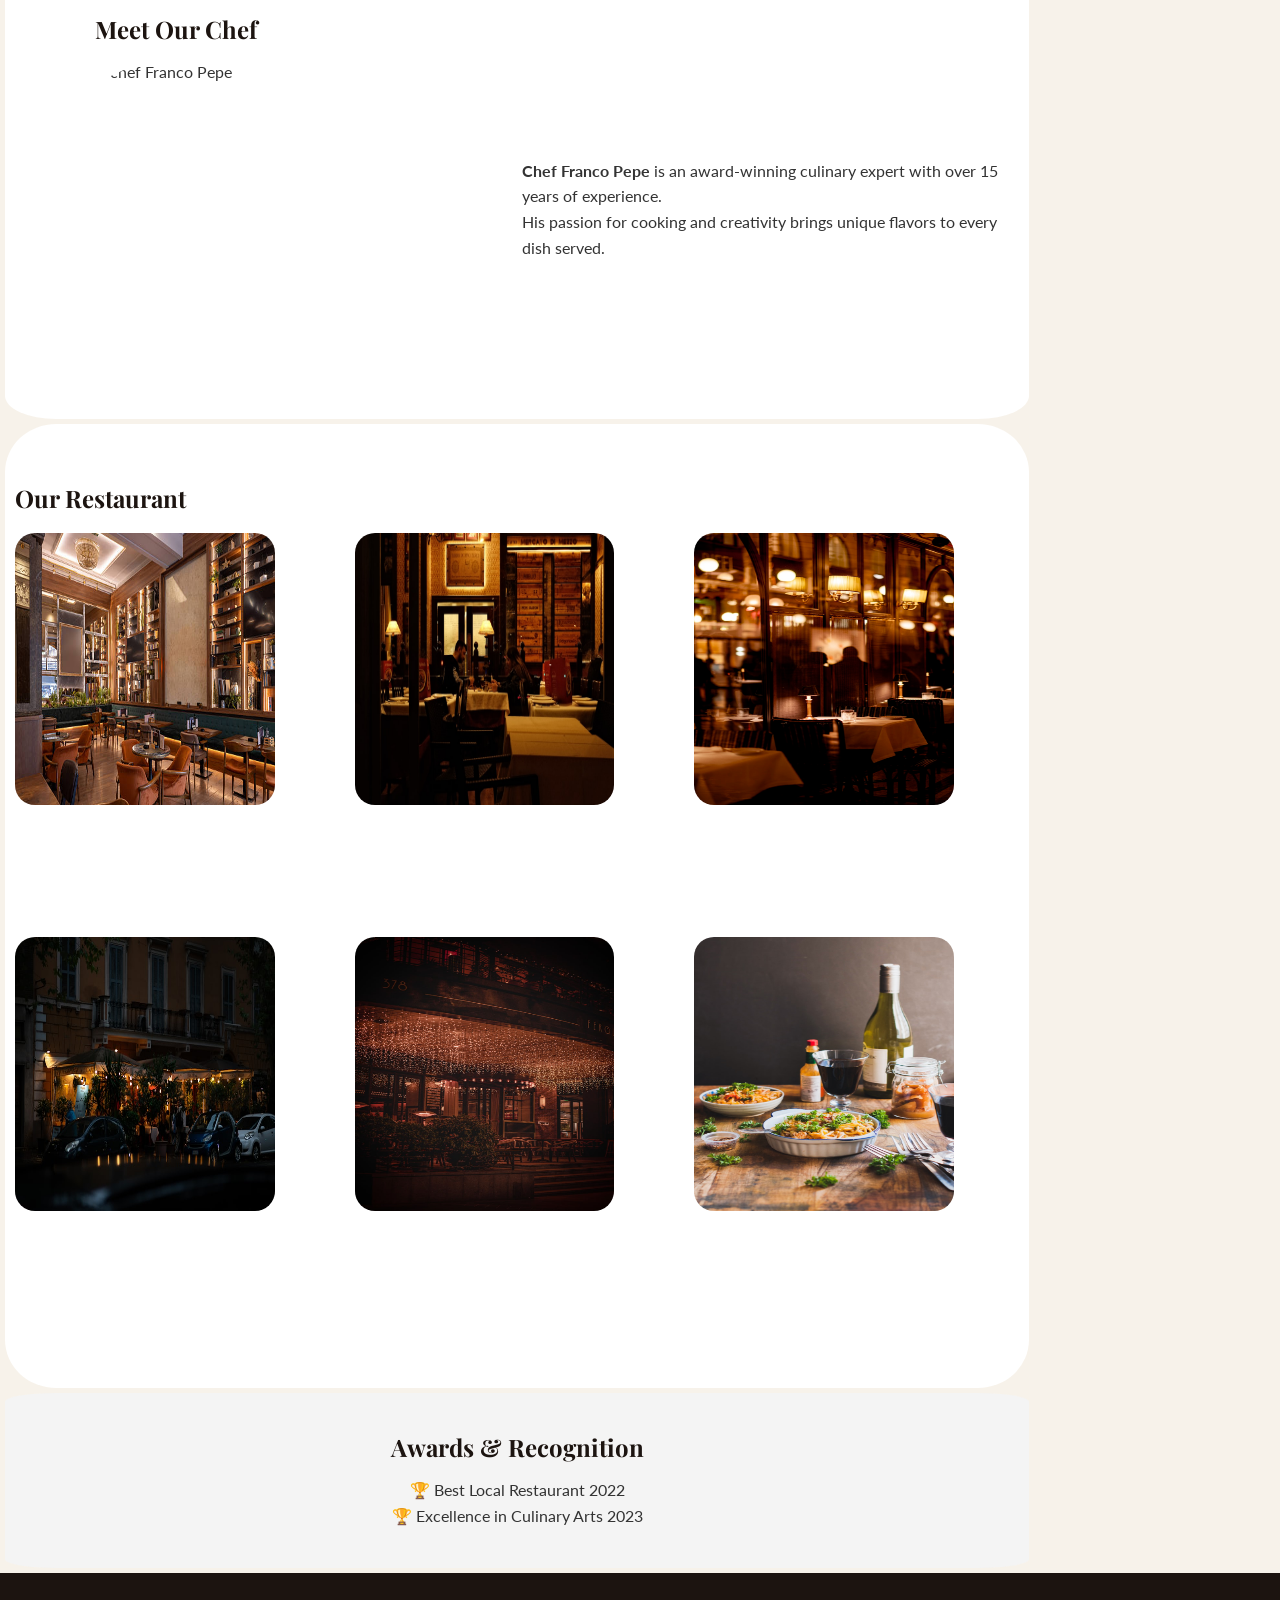
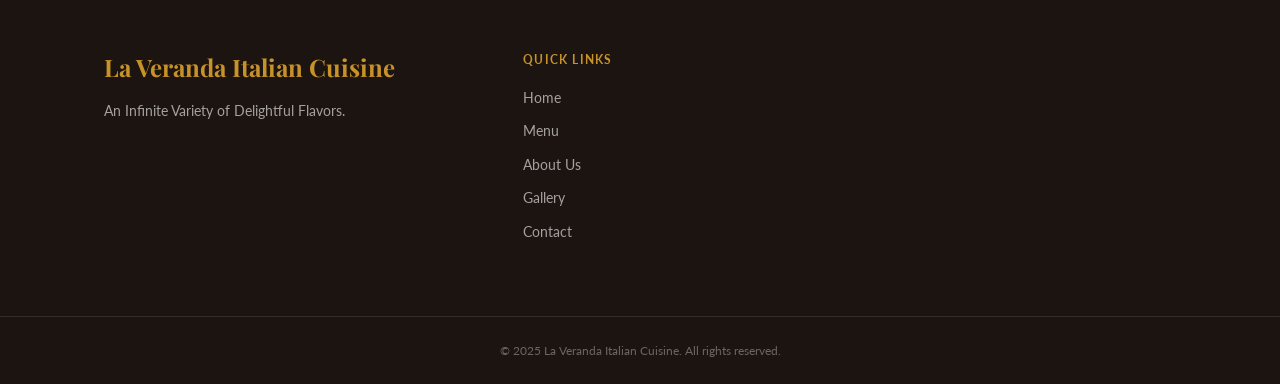
==== commit 2adc37c3: "added some animation to about page" ====
--- a/about.html
+++ b/about.html
@@ -53,13 +53,13 @@
       </section>
            
       <section class="chef-grid">
-            <h2>Meet Our Chef</h2>
+            <h2 class="franco">Meet Our Chef</h2>
            <div class="our-chef">
               <div class="chef-image">
-                 <img src="./images/chef-image.jpg" alt="chef">
+                 <img src="https://ichef.bbci.co.uk/images/ic/raw/p0jhd9f7.jpg" alt="Image of chef Franco Pepe">
               </div>
                <div class="chef-txt">
-              <p><strong>Chef John Doe</strong> is an award-winning culinary expert with over 15 years of experience.</p>
+              <p><strong>Chef Franco Pepe</strong> is an award-winning culinary expert with over 15 years of experience.</p>
               <p>His passion for cooking and creativity brings unique flavors to every dish served.</p>
               </div>
            </div>
--- a/css/tokens.css
+++ b/css/tokens.css
@@ -1,10 +1,5 @@
-   /*GOOGLE FONTS
-   Do NOT add a separate <link> for fonts in your HTML.
-   This import covers all pages.
-   */
-  
-
 @import url('https://fonts.googleapis.com/css2?family=Playfair+Display:ital,wght@0,400;0,600;0,700;1,400&family=Lato:wght@300;400;700&display=swap');
+
 
 
 *,
@@ -114,13 +109,11 @@
   border-bottom-color: #C8922A;
 }
 
-/* Add class="active" to the current page's nav link */
 .nav-links a.active {
   color: #C8922A;
   border-bottom-color: #C8922A;
 }
 
-/* Hamburger button — hidden on desktop */
 .nav-toggle {
   display: none;
   background: none;
@@ -164,6 +157,44 @@
   margin-bottom: 4px;
 }
 
+.footer-heading {
+  font-family: 'Lato', Arial, sans-serif;
+  font-size: 0.75rem;
+  font-weight: 700;
+  letter-spacing: 0.1em;
+  text-transform: uppercase;
+  color: #C8922A;
+  margin-bottom: 1rem;
+}
+
+.footer-nav li {
+  margin-bottom: 0.5rem;
+}
+
+.footer-nav a {
+  font-size: 0.875rem;
+  color: rgba(255, 255, 255, 0.6);
+  transition: color 0.2s ease, padding-left 0.2s ease;
+}
+
+.footer-nav a:hover {
+  color: #ffffff;
+  padding-left: 4px;
+}
+
+.footer-hours {
+  display: flex;
+  flex-direction: column;
+  gap: 6px;
+}
+
+.footer-hours li {
+  display: flex;
+  justify-content: space-between;
+  font-size: 0.875rem;
+  color: rgba(255, 255, 255, 0.6);
+}
+
 .footer-bottom {
   border-top: 1px solid rgba(255, 255, 255, 0.1);
   text-align: center;
@@ -178,21 +209,18 @@
 
 
 
-  MOBILE RESPONSIVE — NAV & FOOTER
-
-
 
 @media screen and (max-width: 768px) {
 
   main {
-    padding-top: 64px
+    padding-top: 64px;
   }
 
   .navbar {
     height: 64px;
   }
 
-  /* Hide nav links, show hamburger button */
+  /* Hide nav links on tablet and below, show hamburger */
   .nav-links {
     display: none;
     flex-direction: column;
@@ -205,6 +233,8 @@
     background-color: #2E2118;
     padding: 1rem 5% 1.5rem;
     box-shadow: 0 8px 20px rgba(0, 0, 0, 0.3);
+  }
+
 
 
   .nav-links a {
@@ -221,7 +251,6 @@
     display: block;
   }
 
-  /* Footer stacks to 2 columns on tablet */
   .footer-inner {
     grid-template-columns: 1fr 1fr;
     gap: 2rem;
@@ -229,10 +258,8 @@
 }
 
 @media screen and (max-width: 480px) {
-  /* Footer stacks to single column on small phones */
+
   .footer-inner {
     grid-template-columns: 1fr;
   }
-
-}
 }
--- a/css/about.css
+++ b/css/about.css
@@ -95,7 +95,13 @@
 .gallery-grid img {
   width: 80%;
   border-radius: 20px;
+  transition: 0.2s ease-in;
 }
+
+.gallery-grid img:hover{
+     transform: translateY(-5px);  
+}
+
 
 
 .our-chef {
@@ -111,8 +117,25 @@
     border-radius: 50%;
 }
 
-
-
+@keyframes fadeIn {
+  from {opacity: 0; transform: translate(50px);}
+  to   {opacity: 1; transform: translate(0);}
+}
+@keyframes pulse {
+  0%   {transform: scale(1);}
+  50%  {transform: scale(1.1);}
+  100% {transform: scale(1);}
+}
+.chef-image{
+ /*animation: fadeIn 2s ease forwards;*/
+}
+.chef-image{
+  animation: pulse 5s ease infinite;
+  margin-left: 15px;
+}
+.franco{
+  margin-left: 80px;
+}
 /* AWARDS */
 .awards {
   background: #f4f4f4;
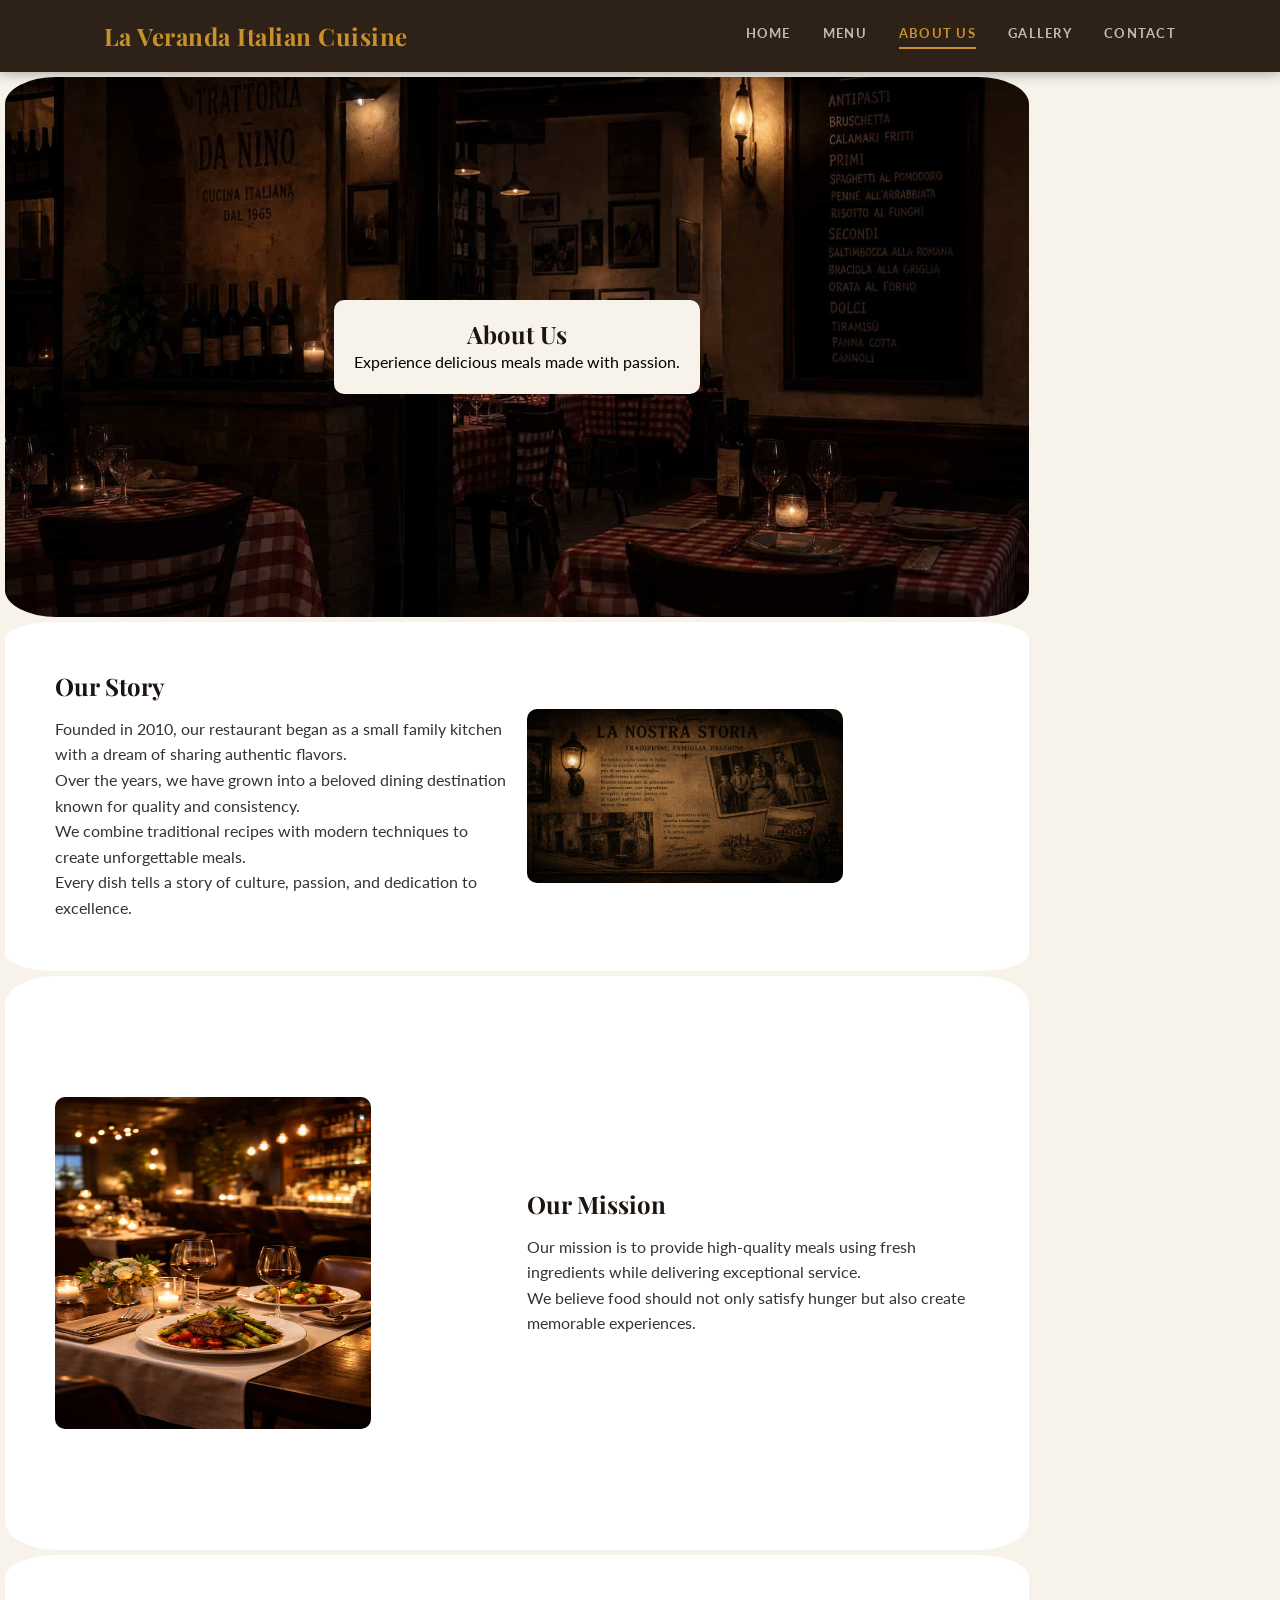
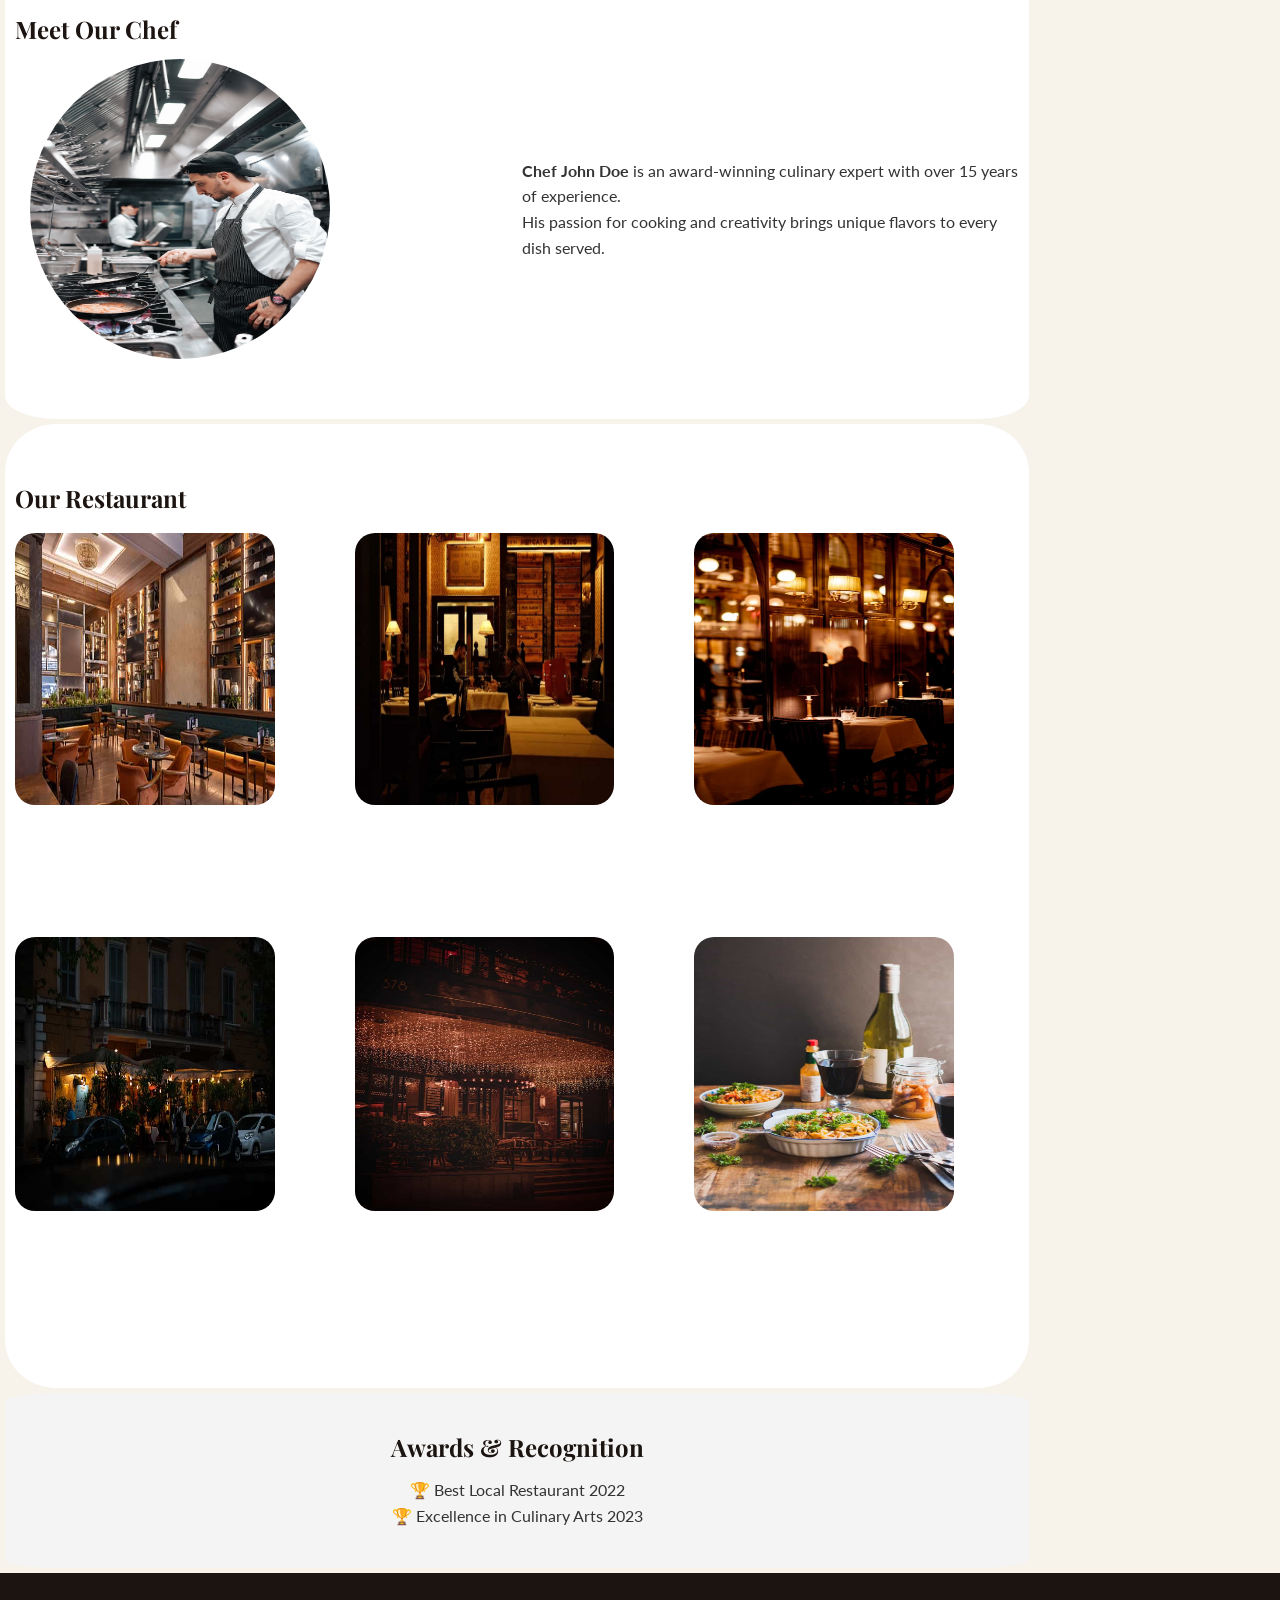
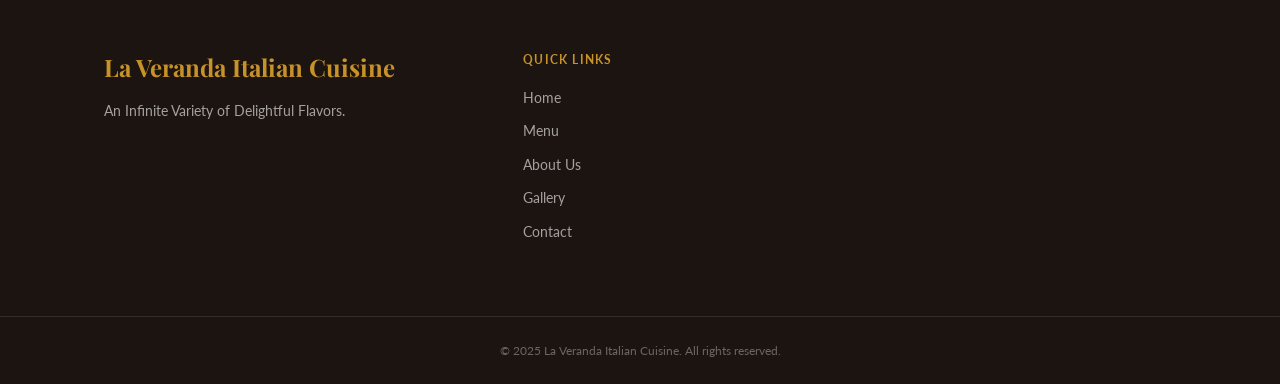
==== commit dad0654f: "debug an error in the image redering" ====
--- a/about.html
+++ b/about.html
@@ -53,13 +53,13 @@
       </section>
            
       <section class="chef-grid">
-            <h2 class="franco">Meet Our Chef</h2>
+            <h2>Meet Our Chef</h2>
            <div class="our-chef">
               <div class="chef-image">
-                 <img src="https://ichef.bbci.co.uk/images/ic/raw/p0jhd9f7.jpg" alt="Image of chef Franco Pepe">
+                 <img src="./images/chef-image.jpg" alt="chef">
               </div>
                <div class="chef-txt">
-              <p><strong>Chef Franco Pepe</strong> is an award-winning culinary expert with over 15 years of experience.</p>
+              <p><strong>Chef John Doe</strong> is an award-winning culinary expert with over 15 years of experience.</p>
               <p>His passion for cooking and creativity brings unique flavors to every dish served.</p>
               </div>
            </div>
@@ -70,11 +70,11 @@
         <h2>Our Restaurant</h2>
         <div class="gallery-grid">
             <img src="./images/about-gallary-one.jpg" alt="">
-            <img src="./images/about-gallary-two.jpeg" alt="">
-            <img src="./images/about-gallary-three.jpeg" alt="">
-            <img src="./images/about-gallary-four.jpeg" alt="">
-            <img src="./images/about-gallary-five.jpeg" alt="interior image"> 
-            <img src="./images/about-gallary-six.jpeg" alt=""> 
+            <img src="./images/about-gallary-two.jpg" alt="">
+            <img src="./images/about-gallary-three.jpg" alt="">
+            <img src="./images/about-gallary-four.jpg" alt="">
+            <img src="./images/about-gallary-five.jpg" alt="interior image"> 
+            <img src="./images/about-gallary-six.jpg" alt=""> 
          </div>
           
       </section>
--- a/css/tokens.css
+++ b/css/tokens.css
@@ -261,5 +261,7 @@
 
   .footer-inner {
     grid-template-columns: 1fr;
+    margin: 0 auto;
+    justify-items: center;
   }
 }
--- a/css/about.css
+++ b/css/about.css
@@ -45,7 +45,7 @@
 /* HERO */
 .hero {
   height: 60vh;
-  background: url('/images/about-image1.jpg') center/cover no-repeat;
+  background: url('../images/about-image1.jpg') center/cover no-repeat;
   display: flex;
   align-items: center;
   justify-content: center;
@@ -126,9 +126,7 @@
   50%  {transform: scale(1.1);}
   100% {transform: scale(1);}
 }
-.chef-image{
- /*animation: fadeIn 2s ease forwards;*/
-}
+
 .chef-image{
   animation: pulse 5s ease infinite;
   margin-left: 15px;
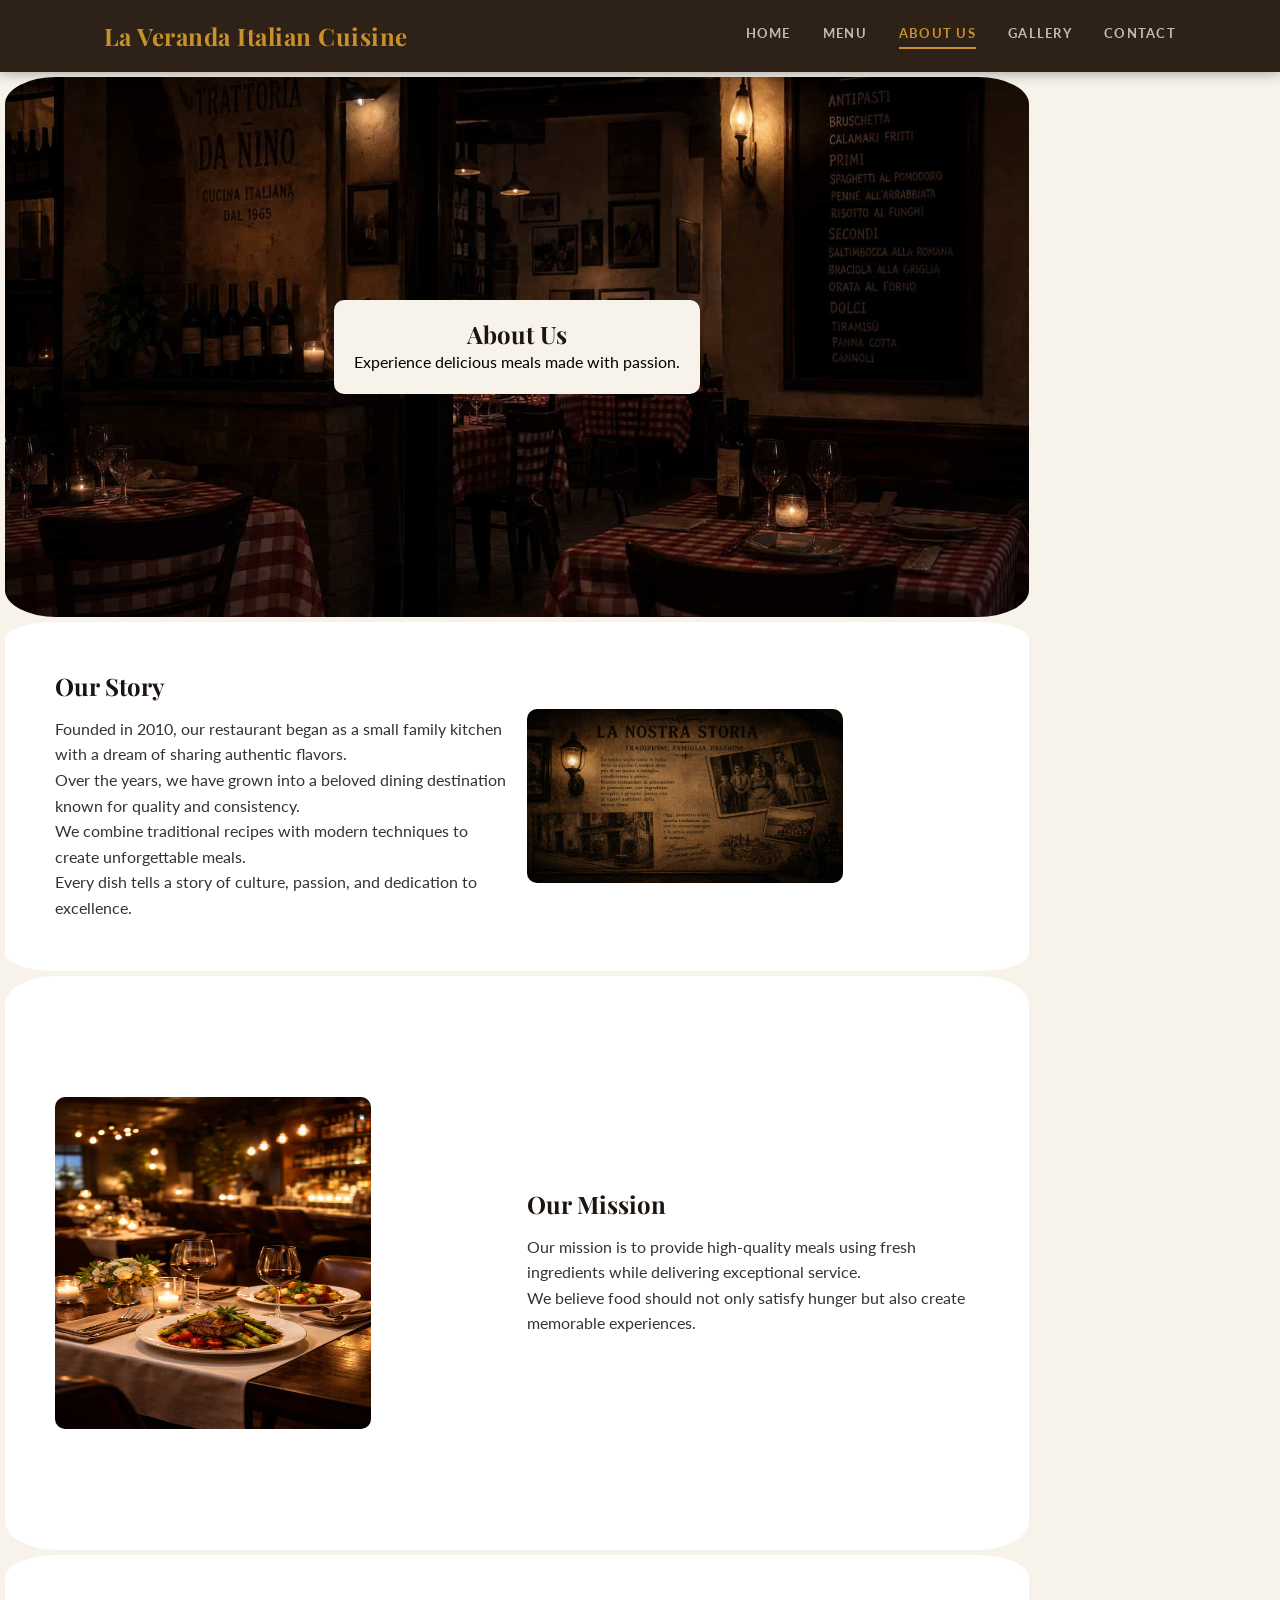
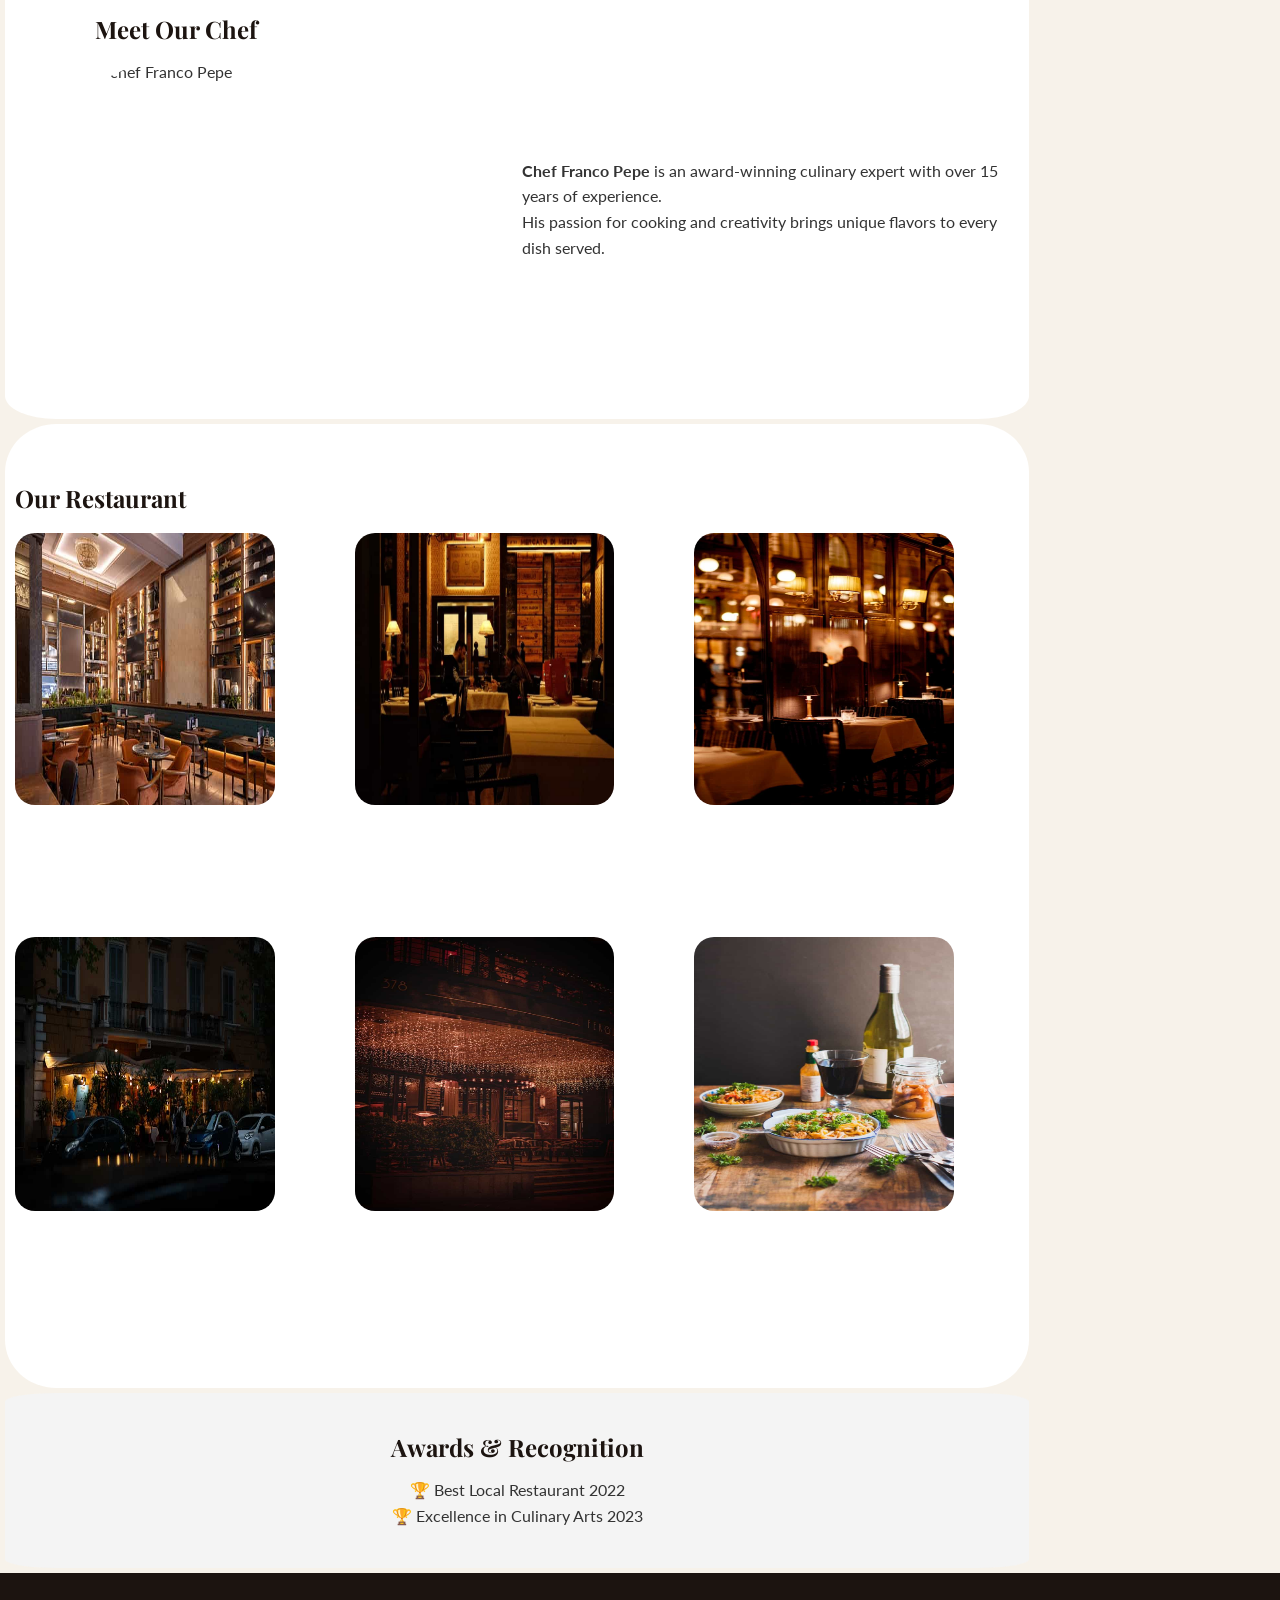
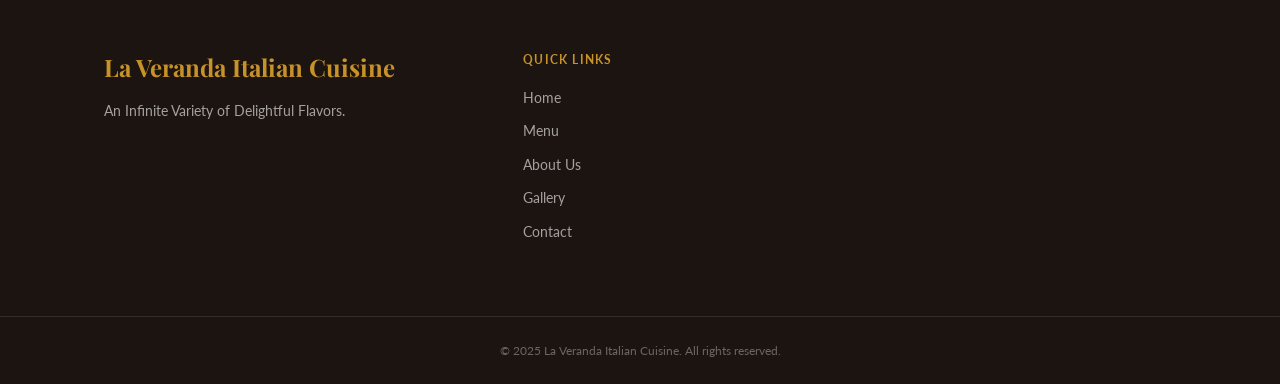
==== commit 550e36be: "Merge pull request #15 from nnamdi-security/image-optimize Image optimize  I have confirmed this wor" ====
--- a/about.html
+++ b/about.html
@@ -4,7 +4,7 @@
     <meta charset="UTF-8">
     <meta name="viewport" content="width=device-width, initial-scale=1.0">
     <title>About Us - Restaurant</title>
-    <link rel="stylesheet" href="./css/tokens.css">
+    <link rel="stylesheet" href="./css/nav-footer.css">
     <link rel="stylesheet" href="./css/about.css">
 </head>
 
@@ -53,13 +53,13 @@
       </section>
            
       <section class="chef-grid">
-            <h2>Meet Our Chef</h2>
+            <h2 class="franco">Meet Our Chef</h2>
            <div class="our-chef">
               <div class="chef-image">
-                 <img src="./images/chef-image.jpg" alt="chef">
+                 <img src="https://ichef.bbci.co.uk/images/ic/raw/p0jhd9f7.jpg" alt="Image of chef Franco Pepe">
               </div>
                <div class="chef-txt">
-              <p><strong>Chef John Doe</strong> is an award-winning culinary expert with over 15 years of experience.</p>
+              <p><strong>Chef Franco Pepe</strong> is an award-winning culinary expert with over 15 years of experience.</p>
               <p>His passion for cooking and creativity brings unique flavors to every dish served.</p>
               </div>
            </div>
--- a/css/nav-footer.css
+++ b/css/nav-footer.css
@@ -0,0 +1,267 @@
+@import url('https://fonts.googleapis.com/css2?family=Playfair+Display:ital,wght@0,400;0,600;0,700;1,400&family=Lato:wght@300;400;700&display=swap');
+
+
+
+*,
+*::before,
+*::after {
+  box-sizing: border-box;
+  margin: 0;
+  padding: 0;
+}
+
+html {
+  scroll-behavior: smooth;
+  font-size: 16px;
+}
+
+body {
+  font-family: 'Lato', Arial, sans-serif;
+  font-size: 1rem;
+  color: #2E2118;
+  background-color: #F7F2EA;
+  line-height: 1.7;
+  -webkit-font-smoothing: antialiased;
+}
+
+img {
+  display: block;
+  max-width: 100%;
+  height: auto;
+}
+
+a {
+  text-decoration: none;
+  color: inherit;
+}
+
+ul, ol {
+  list-style: none;
+}
+
+h1, h2, h3, h4, h5, h6 {
+  font-family: 'Playfair Display', Georgia, serif;
+  line-height: 1.2;
+  color: #1C1410;
+}
+
+/* Push page content below the fixed nav */
+main {
+  padding-top: 72px;
+}
+
+
+
+.navbar {
+  position: fixed;
+  top: 0;
+  left: 0;
+  width: 100%;
+  height: 72px;
+  background-color: #2E2118;
+  z-index: 1000;
+  box-shadow: 0 2px 12px rgba(0, 0, 0, 0.3);
+}
+
+.nav-container {
+  max-width: 1200px;
+  margin: 0 auto;
+  padding: 0 5%;
+  height: 100%;
+  display: flex;
+  align-items: center;
+  justify-content: space-between;
+}
+
+.nav-logo {
+  font-family: 'Playfair Display', Georgia, serif;
+  font-size: 1.5rem;
+  font-weight: 700;
+  color: #C8922A;
+  letter-spacing: 0.02em;
+  transition: color 0.3s ease;
+}
+
+.nav-logo:hover {
+  color: #ffffff;
+}
+
+.nav-links {
+  display: flex;
+  align-items: center;
+  gap: 2rem;
+}
+
+.nav-links a {
+  font-family: 'Lato', Arial, sans-serif;
+  font-size: 0.8rem;
+  font-weight: 700;
+  letter-spacing: 0.1em;
+  text-transform: uppercase;
+  color: rgba(255, 255, 255, 0.7);
+  padding-bottom: 4px;
+  border-bottom: 2px solid transparent;
+  transition: color 0.3s ease, border-color 0.3s ease;
+}
+
+.nav-links a:hover {
+  color: #ffffff;
+  border-bottom-color: #C8922A;
+}
+
+.nav-links a.active {
+  color: #C8922A;
+  border-bottom-color: #C8922A;
+}
+
+.nav-toggle {
+  display: none;
+  background: none;
+  border: none;
+  color: #ffffff;
+  font-size: 1.5rem;
+  cursor: pointer;
+  padding: 0.5rem;
+  line-height: 1;
+}
+
+
+
+.footer {
+  background-color: #1C1410;
+  color: rgba(255, 255, 255, 0.7);
+  padding-top: 5rem;
+}
+
+.footer-inner {
+  max-width: 1200px;
+  margin: 0 auto;
+  padding: 0 5% 4rem;
+  display: grid;
+  grid-template-columns: 2fr 1fr 1fr 1fr;
+  gap: 3rem;
+}
+
+.footer-logo {
+  font-family: 'Playfair Display', Georgia, serif;
+  font-size: 1.5rem;
+  font-weight: 700;
+  color: #C8922A;
+  margin-bottom: 1rem;
+}
+
+.footer-col p {
+  font-size: 0.875rem;
+  color: rgba(255, 255, 255, 0.6);
+  line-height: 1.8;
+  margin-bottom: 4px;
+}
+
+.footer-heading {
+  font-family: 'Lato', Arial, sans-serif;
+  font-size: 0.75rem;
+  font-weight: 700;
+  letter-spacing: 0.1em;
+  text-transform: uppercase;
+  color: #C8922A;
+  margin-bottom: 1rem;
+}
+
+.footer-nav li {
+  margin-bottom: 0.5rem;
+}
+
+.footer-nav a {
+  font-size: 0.875rem;
+  color: rgba(255, 255, 255, 0.6);
+  transition: color 0.2s ease, padding-left 0.2s ease;
+}
+
+.footer-nav a:hover {
+  color: #ffffff;
+  padding-left: 4px;
+}
+
+.footer-hours {
+  display: flex;
+  flex-direction: column;
+  gap: 6px;
+}
+
+.footer-hours li {
+  display: flex;
+  justify-content: space-between;
+  font-size: 0.875rem;
+  color: rgba(255, 255, 255, 0.6);
+}
+
+.footer-bottom {
+  border-top: 1px solid rgba(255, 255, 255, 0.1);
+  text-align: center;
+  padding: 1.5rem 5%;
+}
+
+.footer-bottom p {
+  font-size: 0.75rem;
+  color: rgba(255, 255, 255, 0.35);
+  margin-bottom: 0;
+}
+
+
+
+
+@media screen and (max-width: 768px) {
+
+  main {
+    padding-top: 64px;
+  }
+
+  .navbar {
+    height: 64px;
+  }
+
+  /* Hide nav links on tablet and below, show hamburger */
+  .nav-links {
+    display: none;
+    flex-direction: column;
+    align-items: flex-start;
+    gap: 0;
+    position: absolute;
+    top: 64px;
+    left: 0;
+    width: 100%;
+    background-color: #2E2118;
+    padding: 1rem 5% 1.5rem;
+    box-shadow: 0 8px 20px rgba(0, 0, 0, 0.3);
+  }
+
+
+
+  .nav-links a {
+    padding: 0.6rem 0;
+    border-bottom: 1px solid rgba(255, 255, 255, 0.08);
+    width: 100%;
+  }
+
+  .nav-links a:last-child {
+    border-bottom: none;
+  }
+
+  .nav-toggle {
+    display: block;
+  }
+
+  .footer-inner {
+    grid-template-columns: 1fr 1fr;
+    gap: 2rem;
+  }
+}
+
+@media screen and (max-width: 480px) {
+
+  .footer-inner {
+    grid-template-columns: 1fr;
+    margin: 0 auto;
+    justify-items: center;
+  }
+}
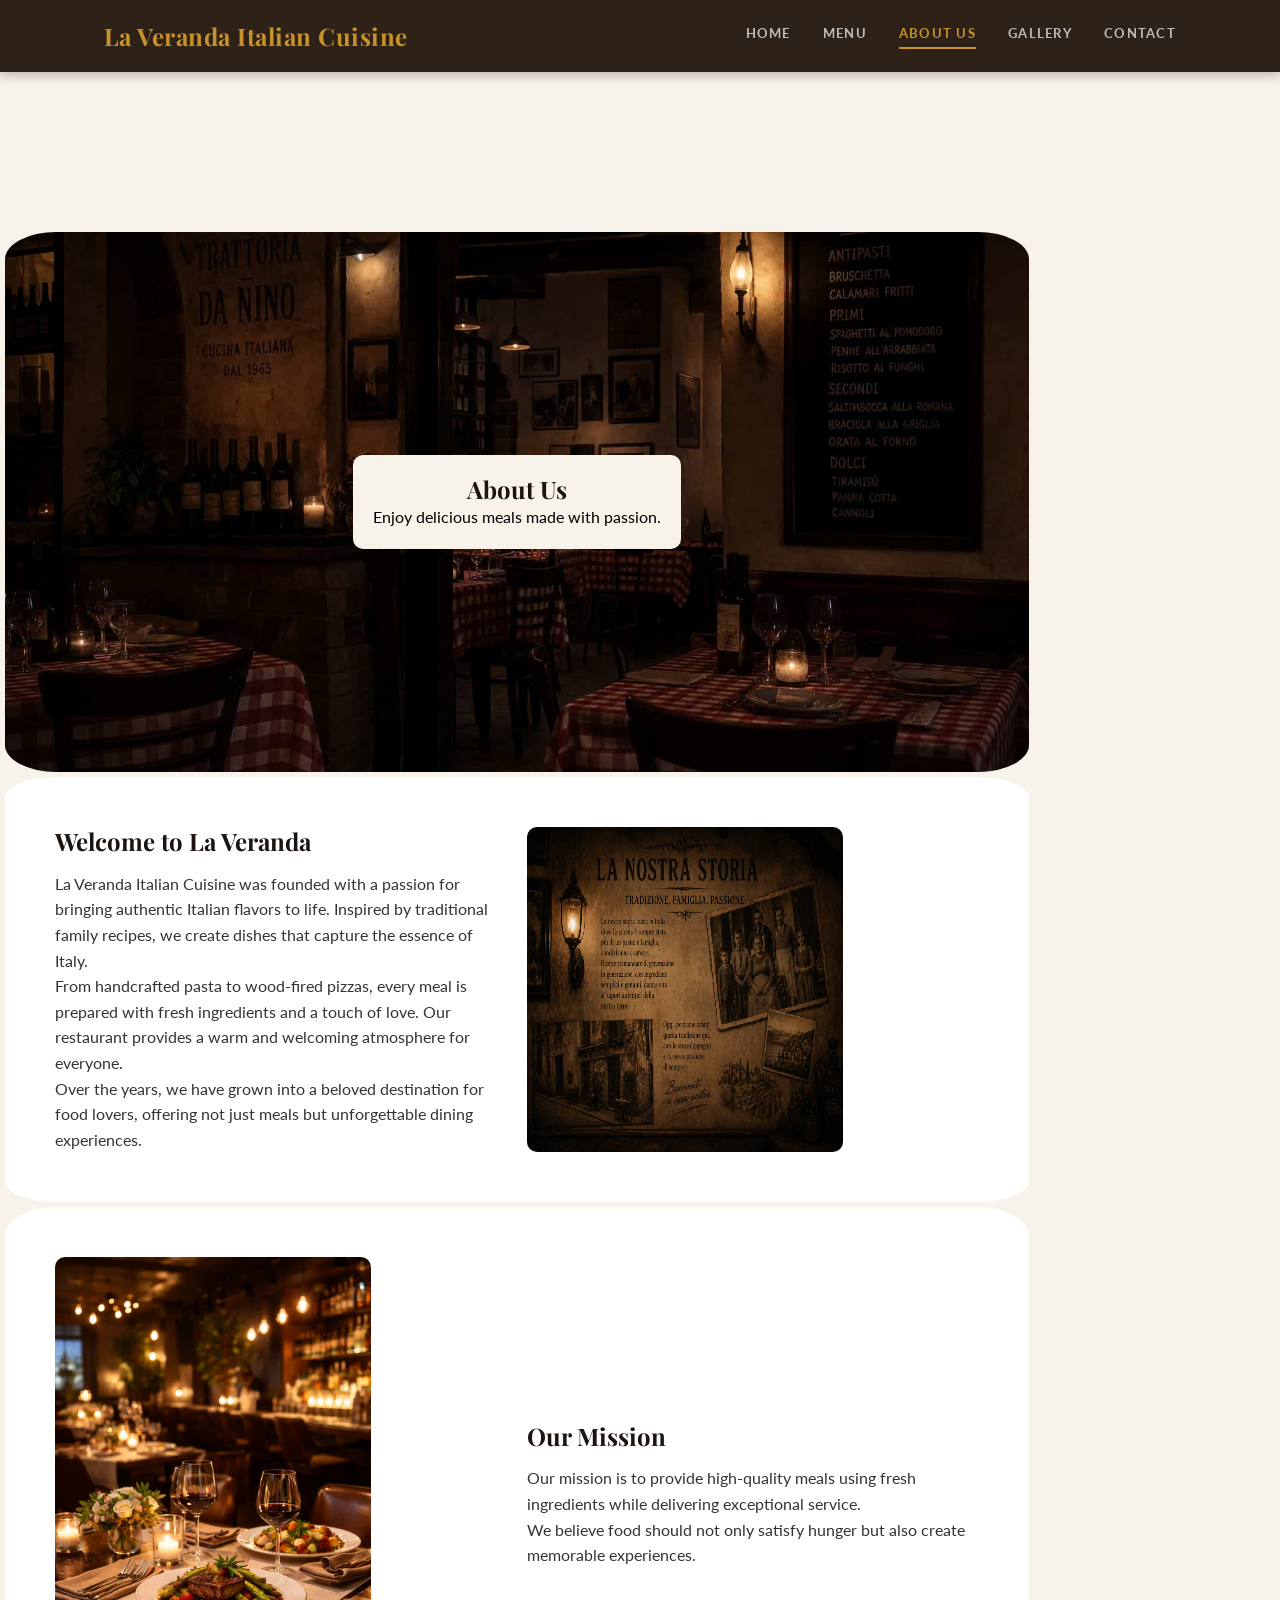
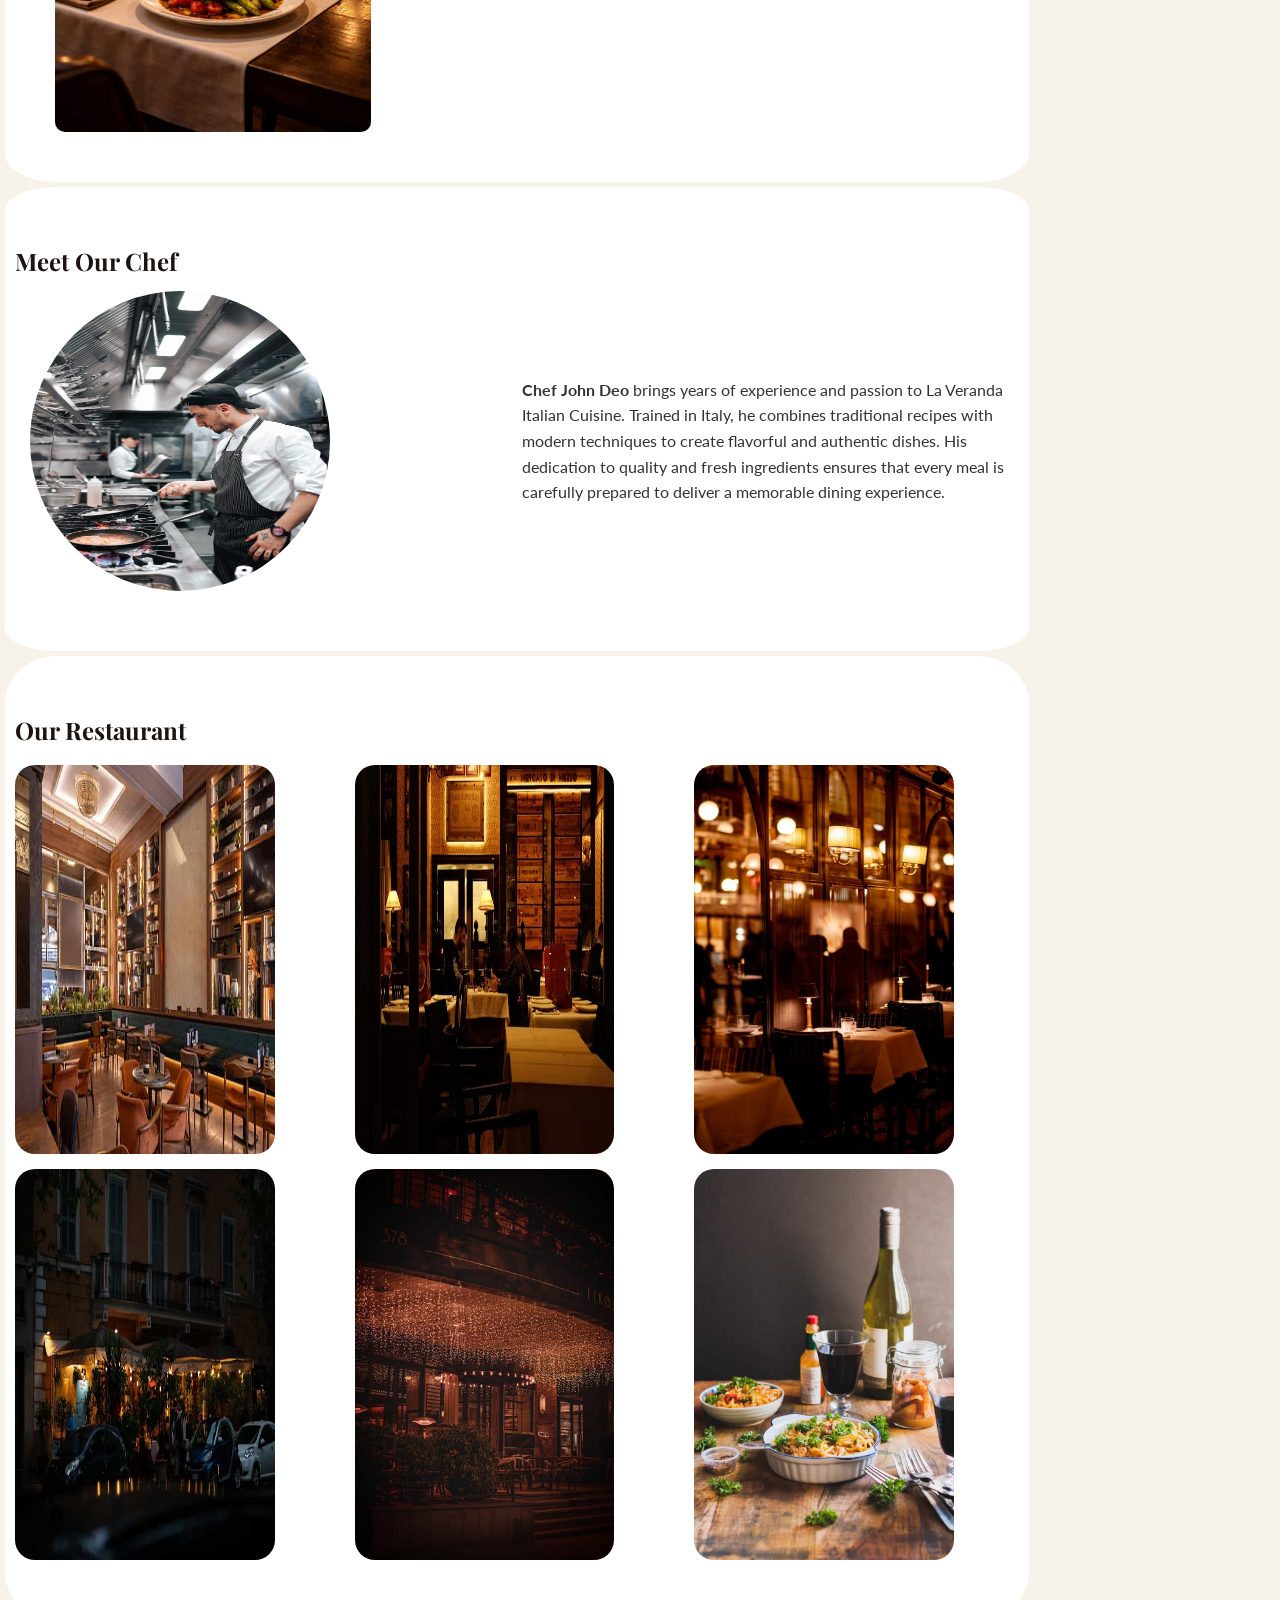
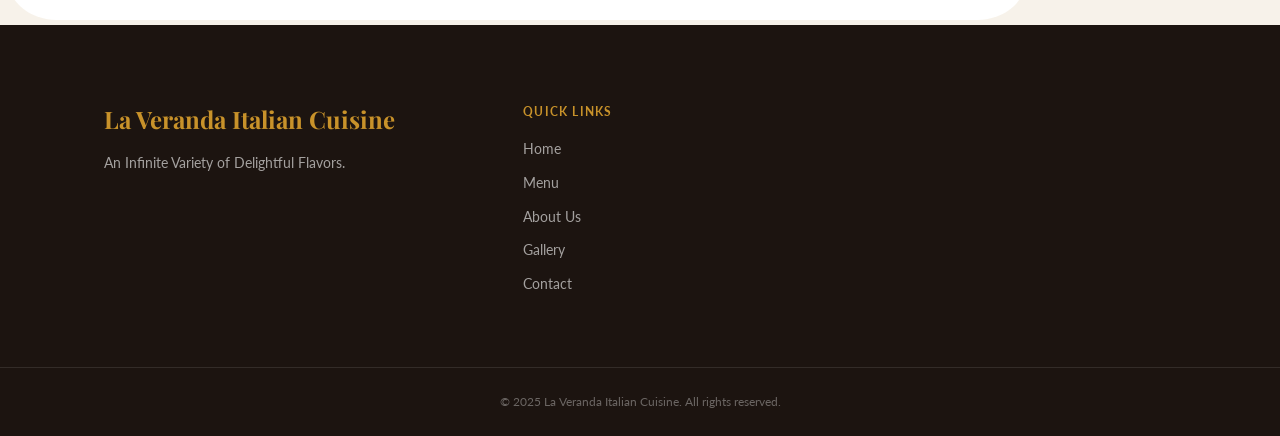
==== commit 30f79404: "Remove award section from the about page" ====
--- a/about.html
+++ b/about.html
@@ -27,17 +27,27 @@
      <section class="hero">
         <div class="hero-text">
             <h1>About Us</h1>
-            <p>Experience delicious meals made with passion.</p>
+            <p> Enjoy delicious meals made with passion.</p>
          </div>
      </section>
 
      <section class="history grid">
          <div>
-            <h2>Our Story</h2>
-            <p>Founded in 2010, our restaurant began as a small family kitchen with a dream of sharing authentic flavors.</p>
-            <p>Over the years, we have grown into a beloved dining destination known for quality and consistency.</p>
-            <p>We combine traditional recipes with modern techniques to create unforgettable meals.</p>
-            <p>Every dish tells a story of culture, passion, and dedication to excellence.</p>
+             <h2>Welcome to La Veranda</h2>
+                <p>
+                    La Veranda Italian Cuisine was founded with a passion for bringing authentic Italian flavors to life.
+                    Inspired by traditional family recipes, we create dishes that capture the essence of Italy.
+                </p>
+
+                <p>
+                    From handcrafted pasta to wood-fired pizzas, every meal is prepared with fresh ingredients
+                    and a touch of love. Our restaurant provides a warm and welcoming atmosphere for everyone.
+                </p>
+
+                <p>
+                    Over the years, we have grown into a beloved destination for food lovers, offering not just meals
+                    but unforgettable dining experiences.
+                </p>
          </div>
          <img src="./images/about-image2.jpg" alt="restaurant history">
      </section>
@@ -53,14 +63,18 @@
       </section>
            
       <section class="chef-grid">
-            <h2 class="franco">Meet Our Chef</h2>
+            <h2>Meet Our Chef</h2>
            <div class="our-chef">
               <div class="chef-image">
-                 <img src="https://ichef.bbci.co.uk/images/ic/raw/p0jhd9f7.jpg" alt="Image of chef Franco Pepe">
+                 <img src="./images/chef-image.jpg" alt="chef">
               </div>
                <div class="chef-txt">
-              <p><strong>Chef Franco Pepe</strong> is an award-winning culinary expert with over 15 years of experience.</p>
-              <p>His passion for cooking and creativity brings unique flavors to every dish served.</p>
+                 <p>
+                   <strong> Chef John Deo </strong>brings years of experience and passion to La Veranda Italian Cuisine. 
+                    Trained in Italy, he combines traditional recipes with modern techniques to create 
+                     flavorful and authentic dishes. His dedication to quality and fresh ingredients ensures 
+                     that every meal is carefully prepared to deliver a memorable dining experience.
+                 </p>
               </div>
            </div>
 
@@ -79,11 +93,11 @@
           
       </section>
 
-      <section class="awards">
+      <!-- <section class="awards">
            <h2>Awards & Recognition</h2>
-           <p>🏆 Best Local Restaurant 2022</p>
-           <p>🏆 Excellence in Culinary Arts 2023</p>
-      </section>
+           <p> Best Local Restaurant 2022</p>
+           <p> Excellence in Culinary Arts 2023</p>
+      </section> -->
 
       
     </main>
--- a/css/about.css
+++ b/css/about.css
@@ -16,8 +16,8 @@
 
 
 img {
-    width: 70%;
-    height: 70%;
+    width: 100%;
+    height: 100%;
     display: block;
 }
 
@@ -44,6 +44,7 @@
 
 /* HERO */
 .hero {
+  margin-top: 10rem;
   height: 60vh;
   background: url('../images/about-image1.jpg') center/cover no-repeat;
   display: flex;
